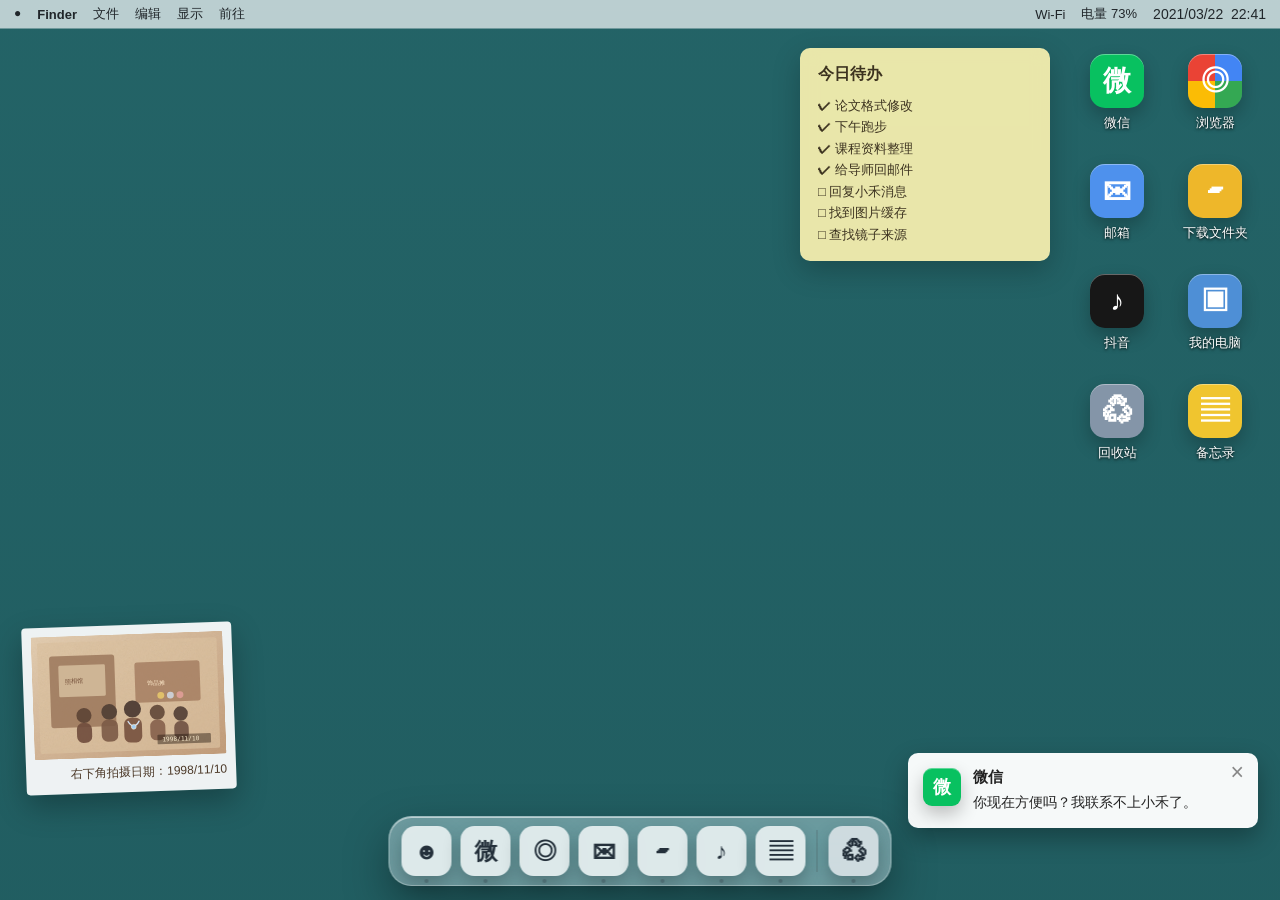
==== desktop.html @ d932ae03 "clean upload" ====
<!DOCTYPE html>
<html lang="zh-CN">
<head>
  <meta charset="UTF-8">
  <meta name="viewport" content="width=device-width, initial-scale=1.0">
  <title>小禾的电脑</title>
  <link rel="stylesheet" href="style.css">
</head>
<body class="desktop-page">
  <!-- 模拟电脑桌面 -->
  <main class="desktop" aria-label="小禾的电脑桌面">
    <!-- 顶部菜单栏：模拟 Mac 桌面的系统状态区 -->
    <header class="mac-menubar" aria-label="Mac 顶部菜单栏">
      <div class="mac-menu-left">
        <span class="apple-mark">●</span>
        <strong>Finder</strong>
        <span>文件</span>
        <span>编辑</span>
        <span>显示</span>
        <span>前往</span>
      </div>
      <div class="mac-menu-right">
        <span>Wi‑Fi</span>
        <span>电量 73%</span>
        <time class="desktop-time">2021/03/22&nbsp;&nbsp;22:41</time>
      </div>
    </header>

    <!-- 桌面图标：像 Mac 一样靠右排列，点击后打开对应窗口。 -->
    <section class="desktop-icons" aria-label="桌面图标">
      <button class="desktop-icon" data-app="微信" id="wechatDesktopIcon"><span class="icon-image wechat-icon">微</span><span>微信</span></button>
      <button class="desktop-icon" data-app="浏览器" id="browserDesktopIcon"><span class="icon-image browser-icon">◎</span><span>浏览器</span></button>
      <button class="desktop-icon" data-app="邮箱" id="mailDesktopIcon"><span class="icon-image mail-icon">✉</span><span>邮箱</span></button>
      <button class="desktop-icon" data-app="下载文件夹" id="downloadsDesktopIcon"><span class="icon-image folder-icon">▰</span><span>下载文件夹</span></button>
      <button class="desktop-icon" data-app="抖音" id="douyinDesktopIcon"><span class="icon-image douyin-icon">♪</span><span>抖音</span></button>
      <button class="desktop-icon" data-app="我的电脑"><span class="icon-image computer-icon">▣</span><span>我的电脑</span></button>
      <button class="desktop-icon" data-app="回收站" id="recycleDesktopIcon"><span class="icon-image trash-icon">♲</span><span>回收站</span></button>
      <button class="desktop-icon" data-app="备忘录"><span class="icon-image note-icon">▤</span><span>备忘录</span></button>
    </section>

    <!-- 底部 Dock：常用应用也可以从这里打开，更接近 Mac 的操作习惯 -->
    <footer class="taskbar mac-dock" aria-label="Mac Dock">
      <button class="dock-item" data-dock-app="Finder" aria-label="Finder">☻</button>
      <button class="dock-item" data-dock-app="微信" aria-label="微信">微</button>
      <button class="dock-item" data-dock-app="浏览器" aria-label="浏览器">◎</button>
      <button class="dock-item" data-dock-app="邮箱" aria-label="邮箱">✉</button>
      <button class="dock-item" data-dock-app="下载文件夹" aria-label="下载文件夹">▰</button>
      <button class="dock-item" data-dock-app="抖音" aria-label="抖音">♪</button>
      <button class="dock-item" data-dock-app="备忘录" aria-label="备忘录">▤</button>
      <span class="dock-divider"></span>
      <button class="dock-item dock-trash" data-dock-app="回收站" aria-label="回收站">♲</button>
    </footer>

    <!-- 今日待办便签：邮件线索会把新任务追加到这里。 -->
    <aside class="memo-note" id="memoNote" aria-label="今日待办便签">
      <h2>今日待办</h2>
      <ul id="memoTaskList">
        <li>✔ 论文格式修改</li>
        <li>✔ 下午跑步</li>
        <li>✔ 课程资料整理</li>
        <li>✔ 给导师回邮件</li>
        <li>□ 回复小禾消息</li>
        <li>□ 找到图片缓存</li>
        <li>□ 查找镜子来源</li>
      </ul>
    </aside>

    <!-- 童年生日照片占位卡：用于邮箱密码谜题，后续可替换成真实图片。 -->
    <aside class="birthday-photo-card" aria-label="童年生日照片">
      <img src="assets/images/childhood-birthday.svg" alt="童年生日照片占位图">
      <p>右下角拍摄日期：1998/11/10</p>
      <p class="ending-photo-note" id="endingPhotoNote" hidden>照片说明：戴伪宝石项链的孩子，被短暂标记为吴晗。</p>
    </aside>

    <!-- 进入桌面后由 JavaScript 显示的微信消息 -->
    <aside class="wechat-message" id="wechatMessage" aria-live="polite">
      <div class="message-app-icon">微</div>
      <div>
        <strong>微信</strong>
        <p>你现在方便吗？我联系不上小禾了。</p>
      </div>
      <button class="close-message" id="closeMessage" aria-label="关闭消息">×</button>
    </aside>

    <!-- 微信窗口：默认隐藏，点击微信图标或新消息后打开 -->
    <section class="wechat-window" id="wechatWindow" aria-label="微信聊天窗口" aria-hidden="true">
      <!-- 微信最左侧功能栏：参考电脑微信的竖向图标栏。 -->
      <aside class="wechat-app-rail" aria-label="微信功能栏">
        <div class="wechat-user-avatar">禾</div>
        <button class="wechat-rail-icon active" type="button" aria-label="聊天">●</button>
        <button class="wechat-rail-icon" type="button" aria-label="通讯录">☷</button>
        <button class="wechat-rail-icon" type="button" aria-label="收藏">◇</button>
        <button class="wechat-rail-icon" type="button" aria-label="小程序">◎</button>
        <button class="wechat-rail-icon rail-bottom" type="button" aria-label="手机">▯</button>
        <button class="wechat-rail-icon" type="button" aria-label="菜单">☰</button>
      </aside>

      <!-- 左侧联系人区域 -->
      <aside class="wechat-sidebar">
        <div class="wechat-search-row">
          <div class="wechat-search-box">⌕　搜索</div>
          <button class="wechat-add-button" type="button" aria-label="添加">＋</button>
        </div>
        <button class="contact-item active" data-contact="xiaohe">
          <span class="contact-avatar xiaohe-avatar">禾</span>
          <span class="contact-info"><strong>远声传媒-小禾</strong><small>图片已被清理，无法查看</small></span>
          <time>3/22</time>
        </button>
        <button class="contact-item" data-contact="achuan">
          <span class="contact-avatar boyfriend-avatar">川</span>
          <span class="contact-info"><strong>阿川</strong><small>你看到这篇了吗？</small></span>
          <time>09:28</time>
        </button>
        <button class="contact-item" data-contact="senior">
          <span class="contact-avatar senior-avatar">林</span>
          <span class="contact-info"><strong>林师兄</strong><small>日主就是辛。</small></span>
          <time>3/15</time>
        </button>
        <button class="contact-item" data-contact="class">
          <span class="contact-avatar class-avatar">群</span>
          <span class="contact-info"><strong>班级群</strong><small>[链接] 某传媒女主播直播事故</small></span>
          <time>09:46</time>
        </button>
        <button class="contact-item" data-contact="transfer">
          <span class="contact-avatar xiaohe-avatar">禾</span>
          <span class="contact-info"><strong>文件传输助手</strong><small>课程资料整理.docx</small></span>
          <time>昨天</time>
        </button>
      </aside>

      <!-- 右侧聊天内容区域 -->
      <section class="chat-area">
        <header class="chat-header">
          <div class="mac-window-controls" aria-hidden="true">
            <span class="mac-close-dot"></span>
            <span class="mac-min-dot"></span>
            <span class="mac-max-dot"></span>
          </div>
          <strong id="chatTitle">远声传媒-小禾</strong>
          <div class="wechat-chat-actions" aria-hidden="true">
            <span>💬</span>
            <span>⌄</span>
            <span>☎</span>
            <span>···</span>
          </div>
          <button class="wechat-close-button" id="wechatCloseButton" aria-label="关闭微信窗口">×</button>
        </header>

        <!-- 远声传媒-小禾聊天：玩家尝试回复会失败 -->
        <div class="chat-history active" id="xiaoheChat">
          <p class="chat-time">3 月 16 日 23:48</p>
          <div class="chat-message-row"><span class="chat-avatar xiaohe-avatar">禾</span><div><span class="chat-sender">小禾</span><div class="chat-bubble">你睡了吗？</div></div></div>
          <div class="chat-message-row"><span class="chat-avatar xiaohe-avatar">禾</span><div><span class="chat-sender">小禾</span><div class="chat-bubble">我刚下播，今天有个东西有点怪。</div></div></div>
          <div class="chat-message-row"><span class="chat-avatar xiaohe-avatar">禾</span><div><span class="chat-sender">小禾</span><div class="image-failed-box">图片已被清理，无法查看</div></div></div>
          <div class="chat-message-row"><span class="chat-avatar xiaohe-avatar">禾</span><div><span class="chat-sender">小禾</span><div class="chat-bubble">你不是学考古的吗？<br>帮我看看这个背后刻的是什么字？</div></div></div>
          <div class="chat-message-row self"><div class="chat-bubble self-bubble">晚点看。</div></div>
          <p class="chat-time">3 月 22 日 12:22</p>
          <div class="wechat-reply-box">
            <div class="wechat-input-tools" aria-hidden="true">
              <span>☺</span>
              <span>□</span>
              <span>▭</span>
              <span>✂</span>
              <span>🎙</span>
            </div>
            <textarea id="wechatReplyInput" placeholder="输入消息"></textarea>
            <button id="wechatSendButton">发送</button>
          </div>
          <p class="wechat-send-error" id="wechatSendError"></p>
        </div>

        <!-- 阿川聊天：新闻入口 -->
        <div class="chat-history" id="achuanChat">
          <p class="chat-time">3 月 22 日 09:28</p>
          <div class="chat-message-row">
            <span class="chat-avatar boyfriend-avatar">男</span>
            <div>
              <span class="chat-sender">阿川</span>
              <div class="chat-bubble">
                你最近有联系过小禾吗？<br>
                我已经好几天联系不上她了。
              </div>
            </div>
          </div>
          <div class="chat-message-row">
            <span class="chat-avatar boyfriend-avatar">男</span>
            <div>
              <span class="chat-sender">阿川</span>
              <div class="chat-bubble">
                你看到这篇了吗？我觉得说的是她。
                <!-- 链接卡片是本地模拟新闻，不会跳转到真实网页。 -->
                <button class="chat-news-card chat-news-button" id="wechatNewsCard" type="button">
                  <span>新闻</span>
                  <strong>《某传媒旗下女主播直播事故后停更，镜中疑似无脸画面引热议》</strong>
                </button>
              </div>
            </div>
          </div>
        </div>

        <!-- 林师兄聊天：埋四柱、日柱、辛酉逻辑 -->
        <div class="chat-history" id="seniorChat">
          <p class="chat-time">3 月 15 日</p>
          <div class="chat-message-row"><span class="chat-avatar senior-avatar">林</span><div><span class="chat-sender">林师兄</span><div class="chat-bubble">你上次问的干支编号，我查了一下。</div></div></div>
          <div class="chat-message-row"><span class="chat-avatar senior-avatar">林</span><div><span class="chat-sender">林师兄</span><div class="chat-bubble">如果是四组，一般按年、月、日、时看。</div></div></div>
          <div class="chat-message-row self"><div class="chat-bubble self-bubble">那怎么确定关键是哪一组？</div></div>
          <div class="chat-message-row"><span class="chat-avatar senior-avatar">林</span><div><span class="chat-sender">林师兄</span><div class="chat-bubble">四柱里日柱最重要。<br>年记来处，月记所在，日记其身，时记归处。</div></div></div>
          <div class="chat-message-row"><span class="chat-avatar senior-avatar">林</span><div><span class="chat-sender">林师兄</span><div class="chat-bubble">如果只是举例，比如你看到的是“己丑 / 庚申 / 辛酉 / 癸亥”，第三组就是日柱。</div></div></div>
          <div class="chat-message-row self"><div class="chat-bubble self-bubble">所以是辛酉？</div></div>
          <div class="chat-message-row"><span class="chat-avatar senior-avatar">林</span><div><span class="chat-sender">林师兄</span><div class="chat-bubble">对。<br>日主就是辛。</div></div></div>
        </div>

        <!-- 班级群聊天：新闻入口 -->
        <div class="chat-history" id="classChat">
          <div class="chat-message-row"><span class="chat-avatar class-avatar">群</span><div><span class="chat-sender">班长</span><div class="chat-bubble">明天论文格式统一按模板改一下。</div></div></div>
          <div class="chat-message-row"><span class="chat-avatar class-avatar">A</span><div><span class="chat-sender">同学A</span><div class="chat-bubble">谁下午去跑步？</div></div></div>
          <div class="chat-message-row"><span class="chat-avatar class-avatar">B</span><div><span class="chat-sender">同学B</span><div class="chat-bubble">你们看到那个旧物主播新闻了吗？</div></div></div>
          <div class="chat-message-row"><span class="chat-avatar class-avatar">B</span><div><span class="chat-sender">同学B</span><div class="chat-bubble"><button class="chat-news-card chat-news-button" id="classNewsCard" type="button"><span>新闻</span><strong>《某传媒旗下女主播直播事故后停更，镜中疑似无脸画面引热议》</strong></button></div></div></div>
        </div>

        <!-- 文件传输助手 -->
        <div class="chat-history" id="transferChat">
          <p class="chat-time">3 月 15 日</p>
          <div class="chat-message-row"><span class="chat-avatar class-avatar">文</span><div><span class="chat-sender">文件传输助手</span><div class="chat-bubble">课程资料整理.docx<br>论文格式模板.pdf</div></div></div>
        </div>
      </section>
    </section>

    <!-- 抖音主页窗口：用于发现小禾主页上的商务邮箱 -->
    <section class="douyin-window" id="douyinWindow" aria-label="抖音主页窗口" aria-hidden="true">
      <header class="window-header">
        <div class="mac-window-controls" aria-hidden="true">
          <span class="mac-close-dot"></span>
          <span class="mac-min-dot"></span>
          <span class="mac-max-dot"></span>
        </div>
        <strong>抖音</strong>
        <button class="window-close-button" id="douyinCloseButton" aria-label="关闭抖音窗口">×</button>
      </header>
      <div class="douyin-profile">
        <div class="douyin-profile-top">
          <div class="douyin-avatar">禾</div>
          <div>
            <h2>小禾</h2>
            <p>远声传媒旗下主播 / 旧物盲盒合作</p>
            <p class="douyin-id">抖音号：xiaohe0316</p>
          </div>
        </div>
        <div class="douyin-bio">
          <p>商务合作请联系主页邮箱：</p>
          <button class="profile-email" id="profileEmailButton">xiaohejiuwu@mail.com</button>
          <small>最近更新：2021/03/16 23:39　部分公开视频不可见</small>
        </div>
        <div class="douyin-video-grid">
          <article><span>旧物盲盒预告</span></article>
          <article><span>已隐藏</span></article>
          <article class="glitch-card"><span>00:17</span></article>
        </div>
      </div>
    </section>

    <!-- 邮箱窗口：用于查看旧物盲盒合作相关邮件证据 -->
    <section class="mail-window" id="mailWindow" aria-label="邮箱窗口" aria-hidden="true">
      <header class="window-header">
        <div class="mac-window-controls" aria-hidden="true">
          <span class="mac-close-dot"></span>
          <span class="mac-min-dot"></span>
          <span class="mac-max-dot"></span>
        </div>
        <strong>邮箱</strong>
        <button class="window-close-button" id="mailCloseButton" aria-label="关闭邮箱窗口">×</button>
      </header>

      <!-- 邮箱登录层：主线需要先从抖音主页找到邮箱，再登录查看合作邮件。 -->
      <div class="mail-login-panel" id="mailLoginPanel">
        <h2>邮箱登录</h2>
        <p>请输入小禾商务邮箱账号与密码。</p>
        <input type="text" id="mailLoginInput" placeholder="请输入邮箱账号" autocomplete="off">
        <input type="password" id="mailPasswordInput" placeholder="请输入密码" autocomplete="off">
        <p class="mail-password-hint">密码提示：🎂</p>
        <button id="mailLoginButton">登录</button>
        <p class="mail-login-error" id="mailLoginError" aria-live="polite"></p>
        <small>商务合作邮箱：xiaohejiuwu@mail.com<br>密码提示：🎂</small>
      </div>

      <div class="mail-layout" id="mailLayout" hidden>
        <!-- 左侧邮件文件夹 -->
        <aside class="mail-sidebar">
          <button class="mail-folder active">收件箱</button>
          <button class="mail-folder">已发送</button>
          <button class="mail-folder">草稿箱</button>
          <button class="mail-folder">垃圾箱</button>
          <button class="mail-folder">归档</button>
        </aside>

        <!-- 中间邮件列表 -->
        <section class="mail-list" id="mailList" aria-label="收件箱邮件列表"></section>

        <!-- 右侧邮件详情，内容由 JavaScript 根据所选邮件填入 -->
        <article class="mail-detail" id="mailDetail" aria-live="polite"></article>
      </div>
    </section>

    <!-- 回收站窗口：用于查看被删除但尚未彻底清除的线索文件 -->
    <section class="recycle-window" id="recycleWindow" aria-label="回收站窗口" aria-hidden="true">
      <header class="window-header">
        <div class="mac-window-controls" aria-hidden="true">
          <span class="mac-close-dot"></span>
          <span class="mac-min-dot"></span>
          <span class="mac-max-dot"></span>
        </div>
        <strong>回收站</strong>
        <button class="window-close-button" id="recycleCloseButton" aria-label="关闭回收站窗口">×</button>
      </header>

      <div class="recycle-layout">
        <!-- 左侧是被删除文件列表。 -->
        <section class="recycle-file-list" id="recycleFileList" aria-label="被删除项目列表"></section>

        <!-- 右侧是文件预览面板。 -->
        <article class="recycle-file-detail file-preview-panel" id="recycleFileDetail" aria-live="polite">
          <p class="empty-preview">选择一个被删除项目以查看内容。</p>
        </article>
      </div>
    </section>

    <!-- 下载文件夹窗口：初始只显示三个普通文件 -->
    <section class="folder-window" id="folderWindow" aria-label="下载文件夹" aria-hidden="true">
      <header class="window-header">
        <div class="mac-window-controls" aria-hidden="true">
          <span class="mac-close-dot"></span>
          <span class="mac-min-dot"></span>
          <span class="mac-max-dot"></span>
        </div>
        <strong>下载文件夹</strong>
        <button class="window-close-button" id="folderCloseButton" aria-label="关闭下载文件夹">×</button>
      </header>
      <div class="folder-content">
        <p class="folder-path">Macintosh HD &gt; 用户 &gt; 小禾 &gt; 下载文件夹</p>
        <div class="file-list">
          <button class="file-item"><span class="file-symbol doc-symbol">▤</span><span>课程资料整理.docx</span></button>
          <button class="file-item"><span class="file-symbol pdf-symbol">▤</span><span>论文格式说明.pdf</span></button>
          <button class="file-item" id="imageCacheInfoFile"><span class="file-symbol doc-symbol">▤</span><span>图片缓存说明.txt</span></button>

          <!-- 旧版 zip 解锁分支已从主线隐藏；保留代码兼容旧测试，不再显示入口。 -->
          <button class="file-item zip-file" id="mirrorZipFile" hidden><span class="file-symbol">▣</span><span>0316_镜子.zip</span></button>
          <button class="file-item extracted-file" id="damagedMirrorFile" hidden><span class="file-symbol image-symbol">▧</span><span>铜镜照片_损坏.png</span></button>
          <button class="file-item extracted-file" id="liveScreenshotFile" hidden><span class="file-symbol image-symbol">▧</span><span>直播截图_0316.png</span></button>
        </div>
      </div>
    </section>

    <!-- 解压密码输入窗口 -->
    <section class="password-window" id="passwordWindow" aria-label="请输入解压密码" aria-hidden="true">
      <header class="window-header">
        <div class="mac-window-controls" aria-hidden="true">
          <span class="mac-close-dot"></span>
          <span class="mac-min-dot"></span>
          <span class="mac-max-dot"></span>
        </div>
        <strong>请输入解压密码</strong>
        <button class="window-close-button" id="passwordCloseButton" aria-label="关闭密码窗口">×</button>
      </header>
      <div class="password-content">
        <input type="text" id="passwordInput" placeholder="输入压缩包密码" autocomplete="off">
        <p class="password-error" id="passwordError" aria-live="polite"></p>
        <div class="dialog-buttons">
          <button class="dialog-button confirm-button" id="passwordConfirmButton">确认</button>
          <button class="dialog-button" id="passwordCancelButton">取消</button>
        </div>
      </div>
    </section>

    <!-- 图片查看窗口：内容由 JavaScript 根据所点文件切换 -->
    <section class="image-viewer-window" id="imageViewerWindow" aria-label="图片查看窗口" aria-hidden="true">
      <header class="window-header">
        <div class="mac-window-controls" aria-hidden="true">
          <span class="mac-close-dot"></span>
          <span class="mac-min-dot"></span>
          <span class="mac-max-dot"></span>
        </div>
        <strong id="imageViewerTitle">图片查看</strong>
        <button class="window-close-button" id="imageViewerCloseButton" aria-label="关闭图片查看窗口">×</button>
      </header>
      <div class="image-viewer-content">
        <div class="damaged-image-placeholder" id="imagePlaceholder"></div>
        <p class="image-description" id="imageDescription"></p>
      </div>
    </section>

    <!-- 浏览器窗口：所有页面均为本地模拟，不会访问真实网络 -->
    <section class="browser-window" id="browserWindow" aria-label="浏览器窗口" aria-hidden="true">
      <header class="browser-topbar">
        <!-- Chrome 风格顶部：左侧保留 Mac 三色控制点，中间是标签页与地址栏 -->
        <div class="mac-window-controls browser-controls" aria-hidden="true">
          <span class="mac-close-dot"></span>
          <span class="mac-min-dot"></span>
          <span class="mac-max-dot"></span>
        </div>
        <div class="chrome-tab">搜索 - Google</div>
        <div class="chrome-toolbar">
          <button class="chrome-nav-button" type="button" aria-label="后退">‹</button>
          <button class="chrome-nav-button" type="button" aria-label="前进">›</button>
          <button class="chrome-nav-button" type="button" aria-label="刷新">↻</button>
          <input class="address-bar" id="addressBar" value="https://search.local" readonly aria-label="地址栏">
        </div>
        <button class="window-close-button" id="browserCloseButton" aria-label="关闭浏览器窗口">×</button>
      </header>

      <!-- 默认搜索页面 -->
      <section class="browser-page search-page active" id="searchPage">
        <div class="search-page-content">
          <!-- 本地模拟 Google 搜索首页，不会连接真实网络 -->
          <h1 class="google-logo" aria-label="Google">
            <span class="google-blue">G</span><span class="google-red">o</span><span class="google-yellow">o</span><span class="google-blue">g</span><span class="google-green">l</span><span class="google-red">e</span>
          </h1>
          <div class="search-form">
            <input type="text" id="siteSearchInput" placeholder="输入关键词" autocomplete="off">
            <button id="siteSearchButton">搜索</button>
          </div>
          <!-- 搜索记录：由 JavaScript 自动生成，点击记录可再次搜索。 -->
          <div class="search-history" id="searchHistory" aria-label="搜索记录"></div>
          <p class="google-hint">试试搜索：白页旧物社、无接触旧物、铜镜、小禾</p>
          <div class="search-results" id="searchResults" aria-live="polite"></div>
        </div>
      </section>

      <!-- 点击第一条搜索结果后显示的白页旧物社官网 -->
      <section class="browser-page baiye-page" id="baiyePage">
        <!-- 白页官网顶部导航：点击“服务查询”进入编号查询页。 -->
        <nav class="baiye-nav" aria-label="白页旧物社导航">
          <button class="baiye-nav-link active" data-baiye-section="home">首页</button>
          <button class="baiye-nav-link" data-baiye-section="home">服务项目</button>
          <button class="baiye-nav-link" data-baiye-section="home">合作案例</button>
          <button class="baiye-nav-link" data-baiye-section="query">服务查询</button>
          <button class="baiye-nav-link" data-baiye-section="home">联系我们</button>
        </nav>

        <!-- 17/40 官网首页 -->
        <div class="baiye-section active" id="baiyeHomeSection">
          <div class="baiye-hero">
            <p class="baiye-mark">BAIYE / EST. 2021</p>
            <h1>白页旧物社</h1>
            <p>替你清理不想留下的痕迹。</p>
          </div>
          <div class="service-cards">
            <article class="service-card"><span>01</span><h2>旧物整理</h2><p>分类、清点与无接触交接。</p></article>
            <article class="service-card"><span>02</span><h2>古董寄卖</h2><p>旧物估价与匿名寄送服务。</p></article>
            <article class="service-card"><span>03</span><h2>隐私清理</h2><p>整理不愿留下的个人痕迹。</p></article>
            <article class="service-card"><span>04</span><h2>数字痕迹清除</h2><p>协助归档散落的线上记录。</p></article>
          </div>
          <p class="business-note">我们支持无接触旧物交接、远程估价、直播合作寄送与个人信息痕迹整理。</p>
        </div>

        <!-- 20/40 白页编号查询页 -->
        <section class="case-query baiye-section" id="baiyeQuerySection">
          <h2>服务查询</h2>
          <div class="query-form">
            <input type="text" id="caseQueryInput" placeholder="请输入整理编号 / 服务单号" autocomplete="off">
            <button id="caseQueryButton">查询</button>
          </div>
          <div class="case-result" id="caseResult" aria-live="polite"></div>
        </section>

        <!-- 21/40 白页隐藏档案页：只有在服务查询页输入 archive/007 才会显示。 -->
        <section class="archive-record-page baiye-section" id="baiyeArchiveSection">
          <p class="archive-label">INTERNAL ARCHIVE / PARTIAL ACCESS</p>
          <h2>白页整理服务 #007</h2>
          <div class="archive-basic">
            状态：清理中<br>
            关联对象：小禾<br>
            归档权限：部分开放
          </div>
          <button class="archive-more-button" id="archiveMoreButton">展开更多记录</button>
          <div class="archive-more" id="archiveMoreInfo" hidden>
            关联编号：FACE-004<br>
            交接方式：3号仓 / 无接触<br>
            备注：部分熟人连接未清除。
          </div>
        </section>
      </section>

      <!-- 搜索结果中的普通资料页：内容由 JavaScript 依照所点结果填入 -->
      <section class="browser-page fake-result-page" id="fakeResultPage">
        <div class="fake-page-content">
          <button class="back-search-button" id="backToSearchButton">← 返回搜索结果</button>
          <p class="fake-page-label">本地资料索引</p>
          <h1 id="fakePageTitle"></h1>
          <div class="fake-page-body" id="fakePageBody"></div>
        </div>
      </section>
    </section>

    <!-- 点击图标后的临时提示 -->
    <p class="desktop-tip" id="desktopTip" aria-live="polite"></p>

    <!-- 第一章桌面收束演出：白页结局触发后回到桌面才显示。 -->
    <section class="desktop-ending-overlay" id="desktopEndingOverlay" hidden aria-live="polite">
      <div class="wechat-recovery-message" id="wechatRecoveryMessage">
        <strong id="endingWechatContact">远声传媒-小禾</strong>
        <div id="endingWechatLines"></div>
      </div>
      <div class="whitefox-ending-flash" id="whitefoxEndingFlash" hidden>
        <p>白狐残影检测：稳定。</p>
        <p>遮面者干扰：持续存在。</p>
        <strong>辛金不碎，只是蒙尘。</strong>
      </div>
    </section>
  </main>

  <script src="script.js"></script>
</body>
</html>
---- style.css ----
/* ========== 全站基础设置 ========== */
* {
  box-sizing: border-box;
}

body {
  margin: 0;
  font-family: "PingFang SC", "Microsoft YaHei", Arial, sans-serif;
}

[hidden] {
  display: none !important;
}

/* ========== 公众号文章页 ========== */
.article-page {
  min-height: 100vh;
  padding: 32px 16px;
  background: #f4f4f4;
  color: #222;
}

.article-card {
  width: min(100%, 720px);
  margin: 0 auto;
  padding: 32px 26px 40px;
  background: #fff;
}

.account-name {
  margin: 0 0 18px;
  color: #576b95;
  font-size: 14px;
}

.article-card h1 {
  margin: 0;
  font-size: clamp(26px, 6vw, 34px);
  line-height: 1.35;
}

.article-meta {
  margin: 14px 0 30px;
  color: #999;
  font-size: 13px;
}

.article-content {
  font-size: 17px;
  line-height: 2;
}

.article-content p {
  margin: 0 0 20px;
}

.article-quote {
  margin: 28px 0;
  padding: 16px 18px;
  border-left: 4px solid #576b95;
  background: #f4f7fb;
  color: #4b5c7a;
}

.continue-button {
  display: block;
  width: min(100%, 320px);
  margin: 38px auto 0;
  padding: 14px 18px;
  border-radius: 6px;
  background: #07c160;
  color: #fff;
  font-size: 16px;
  text-align: center;
  text-decoration: none;
  transition: background 0.2s, transform 0.2s;
}

.continue-button:hover {
  background: #06ad56;
  transform: translateY(-2px);
}

/* ========== 模拟电脑桌面 ========== */
.desktop-page {
  overflow: hidden;
}

.desktop {
  position: relative;
  min-height: 100vh;
  /* 图片不存在时，会显示后面的蓝绿色渐变背景。 */
  background-color: #276d70;
  background-image: linear-gradient(rgba(18, 54, 59, 0.18), rgba(18, 54, 59, 0.28)), url("assets/images/childhood-wallpaper.jpg");
  background-position: center;
  background-size: cover;
  color: #fff;
}

.desktop-icons {
  display: grid;
  grid-template-columns: repeat(auto-fill, 92px);
  gap: 18px 12px;
  align-content: start;
  padding: 24px 16px 90px;
}

.desktop-icon {
  display: flex;
  flex-direction: column;
  align-items: center;
  gap: 6px;
  min-height: 92px;
  padding: 5px 2px;
  border: 1px solid transparent;
  border-radius: 5px;
  background: transparent;
  color: #fff;
  font: inherit;
  font-size: 13px;
  text-shadow: 0 1px 3px #000;
  cursor: pointer;
}

.desktop-icon:hover,
.desktop-icon:focus-visible {
  border-color: rgba(255, 255, 255, 0.7);
  background: rgba(255, 255, 255, 0.2);
  outline: none;
}

.icon-image,
.message-app-icon {
  display: grid;
  place-items: center;
  width: 48px;
  height: 48px;
  border-radius: 11px;
  box-shadow: 0 3px 8px rgba(0, 0, 0, 0.22);
  color: #fff;
  font-size: 28px;
  font-weight: bold;
  text-shadow: none;
}

.wechat-icon, .message-app-icon { background: #08c160; }
.browser-icon { background: #3189f3; }
.mail-icon { background: #4e91ed; }
.folder-icon { background: #eeb72a; }
.douyin-icon { background: #171717; }
.computer-icon { background: #4e8fd6; }
.trash-icon { background: #8495a8; }
.note-icon { background: #f0c52f; }

/* 任务栏固定在最下方 */
.taskbar {
  position: absolute;
  right: 0;
  bottom: 0;
  left: 0;
  display: flex;
  align-items: center;
  height: 52px;
  padding: 0 16px;
  background: rgba(20, 25, 30, 0.78);
  backdrop-filter: blur(10px);
}

.start-button {
  border: 0;
  background: transparent;
  color: #fff;
  font-size: 27px;
  cursor: pointer;
}

.taskbar-hint {
  margin-left: 16px;
  color: rgba(255, 255, 255, 0.72);
  font-size: 13px;
}

.desktop-time {
  margin-left: auto;
  font-size: 14px;
  white-space: nowrap;
}

/* 微信消息：初始隐藏，进入桌面后再显示 */
.wechat-message {
  position: absolute;
  right: 22px;
  bottom: 72px;
  display: flex;
  align-items: flex-start;
  gap: 12px;
  width: min(calc(100% - 32px), 350px);
  padding: 15px;
  border-radius: 10px;
  background: rgba(255, 255, 255, 0.96);
  box-shadow: 0 10px 25px rgba(0, 0, 0, 0.3);
  color: #222;
  opacity: 0;
  transform: translateY(18px);
  transition: opacity 0.35s, transform 0.35s;
  pointer-events: none;
}

.wechat-message.show {
  opacity: 1;
  transform: translateY(0);
  pointer-events: auto;
}

.wechat-message strong { font-size: 15px; }
.wechat-message p { margin: 5px 24px 0 0; font-size: 14px; line-height: 1.5; }
.wechat-message .message-app-icon { width: 38px; height: 38px; flex: 0 0 38px; border-radius: 9px; font-size: 18px; }

.close-message {
  position: absolute;
  top: 5px;
  right: 8px;
  border: 0;
  background: transparent;
  color: #888;
  font-size: 23px;
  cursor: pointer;
}

.desktop-tip {
  position: absolute;
  bottom: 70px;
  left: 50%;
  margin: 0;
  padding: 9px 14px;
  border-radius: 6px;
  background: rgba(0, 0, 0, 0.7);
  font-size: 14px;
  opacity: 0;
  transform: translate(-50%, 10px);
  transition: opacity 0.25s, transform 0.25s;
}

.desktop-tip.show { opacity: 1; transform: translate(-50%, 0); }

/* 桌面右上角的待办便签。 */
.memo-note {
  position: absolute;
  top: 48px;
  right: 230px;
  z-index: 5;
  width: 250px;
  padding: 16px 18px;
  border-radius: 10px;
  background: rgba(255, 246, 178, 0.9);
  box-shadow: 0 10px 28px rgba(0, 0, 0, 0.22);
  color: #3d3320;
  font-size: 13px;
  backdrop-filter: blur(8px);
}

.memo-note h2 {
  margin: 0 0 10px;
  font-size: 16px;
}

.memo-note ul {
  margin: 0;
  padding-left: 0;
  list-style: none;
  line-height: 1.65;
}

/* 童年生日照片：可替换为真实图片，当前 SVG 只承担密码线索占位。 */
.birthday-photo-card {
  position: absolute;
  left: 24px;
  bottom: 108px;
  width: 210px;
  padding: 9px 9px 11px;
  border-radius: 4px;
  background: rgba(255, 255, 255, 0.92);
  box-shadow: 0 12px 30px rgba(0, 0, 0, 0.28);
  color: #4b3827;
  transform: rotate(-2deg);
  z-index: 4;
}

.birthday-photo-card img {
  display: block;
  width: 100%;
  border-radius: 2px;
}

.birthday-photo-card p {
  margin: 7px 0 0;
  font-size: 12px;
  text-align: right;
}

/* ========== 微信聊天窗口 ========== */
/* 默认不显示；JavaScript 添加 .show 后居中出现。 */
.wechat-window {
  position: absolute;
  top: 50%;
  left: 50%;
  display: none;
  width: min(760px, calc(100% - 40px));
  height: min(520px, calc(100vh - 100px));
  overflow: hidden;
  border: 1px solid rgba(0, 0, 0, 0.12);
  border-radius: 10px;
  background: #f7f7f7;
  box-shadow: 0 20px 55px rgba(0, 0, 0, 0.42);
  color: #222;
  transform: translate(-50%, -50%);
  z-index: 10;
}

.wechat-window.show { display: flex; }

/* 联系人列表 */
.wechat-sidebar {
  width: 190px;
  flex: 0 0 190px;
  padding: 18px 10px;
  background: #e8e8e8;
}

.wechat-sidebar-title {
  padding: 0 10px 16px;
  color: #333;
  font-size: 18px;
  font-weight: bold;
}

.contact-item {
  display: flex;
  align-items: center;
  gap: 10px;
  width: 100%;
  margin-bottom: 5px;
  padding: 10px;
  border: 0;
  border-radius: 6px;
  background: transparent;
  color: #222;
  font: inherit;
  text-align: left;
  cursor: pointer;
}

.contact-item:hover, .contact-item.active { background: #d5d5d5; }

.contact-avatar, .chat-avatar {
  display: grid;
  place-items: center;
  border-radius: 8px;
  color: #fff;
  font-weight: bold;
}

.contact-avatar { width: 38px; height: 38px; flex: 0 0 38px; }
.chat-avatar { width: 36px; height: 36px; flex: 0 0 36px; }
.boyfriend-avatar { background: #547995; }
.xiaohe-avatar { background: #d58c78; }

/* 聊天内容 */
.chat-area { display: flex; flex: 1; min-width: 0; flex-direction: column; }

.chat-header {
  display: flex;
  align-items: center;
  min-height: 58px;
  padding: 0 20px;
  border-bottom: 1px solid #dedede;
  background: #f7f7f7;
  font-size: 17px;
}

.wechat-close-button {
  margin-left: auto;
  border: 0;
  background: transparent;
  color: #666;
  font-size: 28px;
  line-height: 1;
  cursor: pointer;
}

.wechat-close-button:hover { color: #111; }

.chat-history {
  display: none;
  flex: 1;
  overflow-y: auto;
  padding: 22px;
  background: #f5f5f5;
}

.chat-history.active { display: block; }

.chat-message-row {
  display: flex;
  align-items: flex-start;
  gap: 10px;
  margin-bottom: 20px;
}

.chat-message-row.self {
  justify-content: flex-end;
}

.chat-sender { display: block; margin-bottom: 5px; color: #888; font-size: 12px; }

.chat-bubble {
  max-width: 420px;
  padding: 11px 14px;
  border-radius: 4px;
  background: #fff;
  font-size: 15px;
  line-height: 1.65;
}

.self-bubble {
  background: #d9f7c7;
}

.chat-time {
  margin: 10px 0 14px;
  color: #9b9b9b;
  font-size: 12px;
  text-align: center;
}

.wechat-reply-box {
  display: flex;
  gap: 8px;
  margin-top: 16px;
  padding-top: 14px;
  border-top: 1px solid #dedede;
}

.wechat-reply-box input {
  flex: 1;
  min-width: 0;
  height: 34px;
  padding: 0 10px;
  border: 1px solid #cfcfcf;
  border-radius: 5px;
  font: inherit;
}

.wechat-reply-box button {
  width: 64px;
  border: 0;
  border-radius: 5px;
  background: #20b15a;
  color: #fff;
  font: inherit;
  cursor: pointer;
}

.wechat-send-error {
  min-height: 20px;
  margin: 8px 0 0;
  color: #a33;
  font-size: 13px;
}

/* 小禾聊天内的失效图片占位框 */
.image-failed-box {
  display: grid;
  place-items: center;
  width: min(260px, 55vw);
  height: 150px;
  border: 1px solid #c8c8c8;
  background: #dedede;
  color: #777;
  font-size: 14px;
}

/* ========== 下载文件夹与解压谜题窗口 ========== */
/* 三个窗口共用相近的电脑窗口外观。 */
.folder-window,
.password-window,
.image-viewer-window {
  position: absolute;
  top: 50%;
  left: 50%;
  display: none;
  overflow: hidden;
  border: 1px solid rgba(0, 0, 0, 0.18);
  border-radius: 9px;
  background: #f7f7f7;
  box-shadow: 0 20px 55px rgba(0, 0, 0, 0.42);
  color: #222;
  transform: translate(-50%, -50%);
  z-index: 20;
}

.folder-window { width: min(680px, calc(100% - 40px)); height: min(440px, calc(100vh - 100px)); }
.password-window { width: min(390px, calc(100% - 40px)); }
.image-viewer-window { width: min(570px, calc(100% - 40px)); }

.folder-window.show,
.password-window.show,
.image-viewer-window.show { display: block; }

/* 窗口顶部的标题栏和关闭按钮 */
.window-header {
  display: flex;
  align-items: center;
  min-height: 52px;
  padding: 0 16px;
  border-bottom: 1px solid #dedede;
  background: #fff;
  font-size: 16px;
}

.window-close-button {
  margin-left: auto;
  border: 0;
  background: transparent;
  color: #666;
  font-size: 27px;
  line-height: 1;
  cursor: pointer;
}

.window-close-button:hover { color: #111; }

.folder-content { height: calc(100% - 52px); padding: 0 18px 18px; background: #fff; }
.folder-path { margin: 0 -18px 12px; padding: 11px 18px; border-bottom: 1px solid #eee; color: #888; font-size: 13px; }
.file-list { display: grid; grid-template-columns: repeat(auto-fill, minmax(135px, 1fr)); gap: 12px; }

.file-item {
  display: flex;
  flex-direction: column;
  align-items: center;
  gap: 8px;
  min-height: 112px;
  padding: 10px 5px;
  border: 1px solid transparent;
  border-radius: 6px;
  background: transparent;
  color: #333;
  font: inherit;
  font-size: 13px;
  word-break: break-all;
  cursor: pointer;
}

/* 覆盖 .file-item 的 display 设置：解压前的图片文件必须完全隐藏。 */
.file-item[hidden] { display: none; }

.file-item:hover, .file-item:focus-visible { border-color: #a9cdf5; background: #eaf4ff; outline: none; }
.file-symbol { display: grid; place-items: center; width: 52px; height: 52px; border-radius: 7px; background: #e4b331; color: #fff; font-size: 29px; }
.doc-symbol { background: #4984d7; }
.pdf-symbol { background: #d45b55; }
.image-symbol { background: #7d9c82; }

/* 密码输入框及错误提示 */
.password-content { padding: 24px; background: #fff; }
.password-content input { width: 100%; padding: 11px 12px; border: 1px solid #bbb; border-radius: 5px; font: inherit; outline-color: #07c160; }
.password-error { min-height: 22px; margin: 10px 0 0; color: #d34a4a; font-size: 13px; line-height: 1.5; }
.dialog-buttons { display: flex; justify-content: flex-end; gap: 10px; margin-top: 16px; }
.dialog-button { min-width: 72px; padding: 8px 14px; border: 1px solid #ccc; border-radius: 4px; background: #fff; color: #333; font: inherit; cursor: pointer; }
.confirm-button { border-color: #07c160; background: #07c160; color: #fff; }

/* 图片查看器中的灰色损坏图片占位框 */
.image-viewer-content { padding: 24px; background: #fff; }
.damaged-image-placeholder { display: grid; place-items: center; min-height: 250px; padding: 20px; background: #d8d8d8; color: #777; font-size: 16px; text-align: center; }
.image-description { margin: 15px 0 0; color: #555; font-size: 14px; line-height: 1.6; }

/* ========== 邮箱窗口 ========== */
.mail-window {
  position: absolute;
  top: 50%;
  left: 50%;
  display: none;
  width: min(980px, calc(100% - 42px));
  height: min(620px, calc(100vh - 92px));
  overflow: hidden;
  border: 1px solid rgba(255, 255, 255, 0.45);
  border-radius: 14px;
  background: #f4f6f9;
  box-shadow: 0 28px 80px rgba(0, 0, 0, 0.42);
  color: #202733;
  transform: translate(-50%, -50%);
  z-index: 20;
}

.mail-window.show { display: block; }

.mail-layout {
  display: grid;
  grid-template-columns: 150px 310px 1fr;
  height: calc(100% - 46px);
  min-height: 0;
}

.mail-sidebar {
  padding: 16px 10px;
  border-right: 1px solid #dfe4ec;
  background: #eef2f7;
}

.mail-folder {
  display: block;
  width: 100%;
  margin-bottom: 6px;
  padding: 9px 12px;
  border: 0;
  border-radius: 8px;
  background: transparent;
  color: #4b596c;
  font: inherit;
  text-align: left;
  cursor: pointer;
}

.mail-folder.active,
.mail-folder:hover {
  background: #dce6f2;
  color: #1f4f82;
}

.mail-list {
  overflow-y: auto;
  border-right: 1px solid #dfe4ec;
  background: #fff;
}

.mail-item {
  display: block;
  width: 100%;
  padding: 14px 15px;
  border: 0;
  border-bottom: 1px solid #edf0f4;
  background: #fff;
  color: #273345;
  font: inherit;
  text-align: left;
  cursor: pointer;
}

.mail-item:hover,
.mail-item.active {
  background: #eaf2fb;
}

.mail-item .mail-sender {
  display: block;
  margin-bottom: 5px;
  color: #526174;
  font-size: 12px;
}

.mail-item strong {
  display: block;
  color: #1f2d3d;
  font-size: 14px;
  line-height: 1.45;
}

.mail-item time {
  display: block;
  margin-top: 7px;
  color: #8b96a5;
  font-size: 12px;
}

.mail-detail {
  overflow-y: auto;
  padding: 26px 30px 36px;
  background: #fff;
}

.mail-subject {
  margin: 0 0 18px;
  color: #1b2735;
  font-size: 22px;
  line-height: 1.4;
}

.mail-meta {
  margin-bottom: 24px;
  padding: 14px 16px;
  border: 1px solid #e4e8ef;
  border-radius: 8px;
  background: #f8fafc;
  color: #526174;
  font-size: 13px;
}

.mail-meta p {
  margin: 4px 0;
}

.mail-body {
  color: #293445;
  font-size: 15px;
  line-height: 1.85;
}

.mail-body p {
  margin: 0 0 15px;
  white-space: normal;
}

.mail-attachment {
  margin-top: 14px;
  padding: 10px 14px;
  border: 1px solid #cfd8e5;
  border-radius: 6px;
  background: #f7f9fc;
  color: #2f4e72;
  font: inherit;
  cursor: pointer;
}

.mail-attachment:hover {
  background: #edf4fb;
}

.mail-attachment-tip {
  margin: 10px 0 0;
  color: #8c3d3d;
  font-size: 13px;
}

.mail-detail.mail-error {
  background: #fffafa;
}

.mail-detail.mail-error .mail-subject,
.mail-detail.mail-error .mail-body {
  color: #3a2323;
}

.mail-detail.mail-error .mail-body p:nth-child(3),
.mail-detail.mail-error .mail-body p:nth-child(5),
.mail-detail.mail-error .mail-meta p:last-child {
  color: #7b1717;
  letter-spacing: 0.5px;
}

/* ========== 抖音主页窗口 ========== */
.douyin-window {
  position: absolute;
  top: 50%;
  left: 50%;
  display: none;
  width: min(520px, calc(100% - 42px));
  height: min(620px, calc(100vh - 92px));
  overflow: hidden;
  border: 1px solid rgba(255, 255, 255, 0.45);
  border-radius: 14px;
  background: #101014;
  box-shadow: 0 28px 80px rgba(0, 0, 0, 0.45);
  color: #f2f2f2;
  transform: translate(-50%, -50%);
  z-index: 20;
}

.douyin-window.show { display: block; }

.douyin-profile {
  padding: 24px;
}

.douyin-profile-top {
  display: flex;
  gap: 16px;
  align-items: center;
  padding-bottom: 20px;
  border-bottom: 1px solid rgba(255, 255, 255, 0.12);
}

.douyin-avatar {
  display: grid;
  place-items: center;
  width: 76px;
  height: 76px;
  border-radius: 50%;
  background: linear-gradient(135deg, #ff2c55, #10f1ff);
  color: #fff;
  font-size: 34px;
  font-weight: 700;
}

.douyin-profile h2 {
  margin: 0 0 8px;
  font-size: 24px;
}

.douyin-profile p {
  margin: 4px 0;
  color: #c9c9d0;
  font-size: 14px;
}

.douyin-id {
  color: #8e8e99 !important;
}

.douyin-bio {
  padding: 18px 0;
}

.profile-email {
  margin: 8px 0 10px;
  padding: 9px 12px;
  border: 1px solid rgba(255, 255, 255, 0.18);
  border-radius: 6px;
  background: rgba(255, 255, 255, 0.08);
  color: #7ee8ff;
  font: 14px Menlo, Consolas, monospace;
  cursor: pointer;
}

.profile-email:hover {
  background: rgba(126, 232, 255, 0.12);
}

.douyin-bio small {
  display: block;
  color: #73737d;
  font-size: 12px;
}

.douyin-video-grid {
  display: grid;
  grid-template-columns: repeat(3, 1fr);
  gap: 8px;
}

.douyin-video-grid article {
  display: grid;
  place-items: end center;
  min-height: 160px;
  padding: 10px;
  background: linear-gradient(160deg, #22232a, #111);
  color: #d7d7dc;
  font-size: 12px;
}

.douyin-video-grid .glitch-card {
  color: #ff4268;
  background: repeating-linear-gradient(90deg, #171717 0 7px, #2b0d16 7px 11px);
}

/* 邮箱登录层。 */
.mail-login-panel {
  display: grid;
  align-content: center;
  gap: 12px;
  height: calc(100% - 46px);
  padding: 42px;
  background: #fff;
}

.mail-login-panel h2 {
  margin: 0;
  color: #1b2735;
  font-size: 26px;
}

.mail-login-panel p {
  margin: 0;
  color: #667386;
}

.mail-login-panel input {
  width: min(100%, 420px);
  height: 42px;
  padding: 0 12px;
  border: 1px solid #cbd4df;
  border-radius: 5px;
  font: inherit;
}

.mail-login-panel button {
  width: 120px;
  height: 40px;
  border: 0;
  border-radius: 5px;
  background: #1f4f82;
  color: #fff;
  font: inherit;
  cursor: pointer;
}

.mail-login-error {
  min-height: 20px;
  color: #9d2b2b !important;
}

.mail-login-panel small {
  color: #9aa3ad;
}

.mail-password-hint {
  color: #8b6b2f !important;
  font-size: 13px;
}

.faint-warning {
  color: #8a2b2b;
  letter-spacing: 0.3px;
}

/* ========== 回收站窗口 ========== */
.recycle-window {
  position: absolute;
  top: 50%;
  left: 50%;
  display: none;
  width: min(900px, calc(100% - 42px));
  height: min(560px, calc(100vh - 92px));
  overflow: hidden;
  border: 1px solid rgba(255, 255, 255, 0.45);
  border-radius: 14px;
  background: #f5f6f8;
  box-shadow: 0 28px 80px rgba(0, 0, 0, 0.42);
  color: #222b36;
  transform: translate(-50%, -50%);
  z-index: 20;
}

.recycle-window.show { display: block; }

.recycle-layout {
  display: grid;
  grid-template-columns: minmax(480px, 1.15fr) 0.85fr;
  height: calc(100% - 46px);
  min-height: 0;
}

.recycle-file-list {
  overflow: auto;
  border-right: 1px solid #dfe4ea;
  background: #fff;
}

.recycle-list-header,
.recycle-file-item {
  display: grid;
  grid-template-columns: minmax(190px, 1fr) 145px 78px 76px;
  align-items: center;
  gap: 10px;
  min-width: 520px;
}

.recycle-list-header {
  position: sticky;
  top: 0;
  z-index: 1;
  padding: 11px 14px;
  border-bottom: 1px solid #dfe4ea;
  background: #f0f3f7;
  color: #657386;
  font-size: 12px;
}

.recycle-file-item {
  padding: 11px 14px;
  border-bottom: 1px solid #edf0f4;
  color: #334155;
  font-size: 13px;
}

.recycle-file-item.active {
  background: #eaf2fb;
}

.recycle-file-name {
  padding: 0;
  border: 0;
  background: transparent;
  color: #1f2d3d;
  font: inherit;
  text-align: left;
  cursor: pointer;
}

.recycle-file-name:hover {
  color: #1f4f82;
}

.deleted-time {
  color: #8a3340;
  font-size: 12px;
}

.recycle-restore-btn {
  padding: 6px 10px;
  border: 1px solid #c7d2df;
  border-radius: 5px;
  background: #fff;
  color: #2f4e72;
  font: inherit;
  font-size: 12px;
  cursor: pointer;
}

.recycle-restore-btn:hover {
  background: #edf4fb;
}

.recycle-restore-btn:disabled {
  border-color: #d8dce2;
  background: #e8ebef;
  color: #8b96a5;
  cursor: default;
}

.recycle-restored {
  color: #8b96a5;
}

.recycle-anomaly .recycle-file-name,
.recycle-file-detail.recycle-anomaly h2 {
  color: #7b1717;
}

.file-preview-panel,
.recycle-file-detail {
  overflow: auto;
  padding: 24px;
  background: #fbfcfe;
}

.recycle-file-detail h2 {
  margin: 0 0 10px;
  color: #1f2d3d;
  font-size: 20px;
  line-height: 1.4;
}

.recycle-file-meta {
  margin: 0 0 18px;
  color: #7b8794;
  font-size: 12px;
}

.recycle-file-detail pre {
  margin: 0;
  padding: 18px;
  border: 1px solid #e1e6ee;
  border-radius: 8px;
  background: #fff;
  color: #263140;
  font: 13px/1.85 Menlo, Consolas, "PingFang SC", monospace;
  white-space: pre-wrap;
}

.recycle-file-detail.recycle-anomaly pre {
  border-color: #ead4d4;
  background: #fff8f8;
  color: #401f1f;
}

.empty-preview {
  color: #7b8794;
}

.name-glitch {
  color: #6c1111;
  transition: color 0.15s, text-shadow 0.15s;
}

.name-glitch.rewriting {
  color: #111;
  text-shadow: 1px 0 #8b0000, -1px 0 #ddd;
  animation: recycleNameFlicker 0.12s steps(2, end) infinite;
}

@keyframes recycleNameFlicker {
  0% { opacity: 1; transform: translateX(0); }
  50% { opacity: 0.35; transform: translateX(1px); }
  100% { opacity: 0.9; transform: translateX(-1px); }
}

/* ========== 浏览器与白页旧物社官网 ========== */
.browser-window {
  position: absolute;
  top: 50%;
  left: 50%;
  display: none;
  width: min(920px, calc(100% - 40px));
  height: min(650px, calc(100vh - 80px));
  overflow: hidden;
  border: 1px solid rgba(0, 0, 0, 0.2);
  border-radius: 10px;
  background: #fff;
  box-shadow: 0 20px 55px rgba(0, 0, 0, 0.45);
  color: #242424;
  transform: translate(-50%, -50%);
  z-index: 20;
}

.browser-window.show { display: flex; flex-direction: column; }

/* 浏览器顶部：圆点、地址栏和关闭按钮 */
.browser-topbar { display: flex; align-items: center; gap: 12px; min-height: 52px; padding: 0 14px; border-bottom: 1px solid #ddd; background: #ececec; }
.browser-dot { width: 13px; height: 13px; border-radius: 50%; background: #e26962; }
.address-bar { flex: 1; min-width: 0; padding: 8px 12px; border: 1px solid #d3d3d3; border-radius: 5px; background: #fff; color: #666; font: inherit; font-size: 13px; }

.browser-page { display: none; flex: 1; overflow-y: auto; }
.browser-page.active { display: block; }

/* 本地搜索页 */
.search-page { background: #f8f8f8; }
.search-page-content { width: min(100%, 690px); margin: 0 auto; padding: 70px 28px; }
.search-page h1 { margin: 0 0 24px; color: #222; font-size: 32px; letter-spacing: 2px; }
.search-form, .query-form { display: flex; gap: 10px; }
.search-form input, .query-form input { flex: 1; min-width: 0; padding: 12px 14px; border: 1px solid #bdbdbd; border-radius: 4px; background: #fff; font: inherit; outline-color: #333; }
.search-form button, .query-form button { padding: 0 22px; border: 0; border-radius: 4px; background: #333; color: #fff; font: inherit; cursor: pointer; }
.search-results { margin-top: 28px; }
.search-result-item { display: block; margin-bottom: 20px; padding-bottom: 18px; border-bottom: 1px solid #ddd; }
.search-result-link { padding: 0; border: 0; background: transparent; color: #222; font: inherit; font-size: 18px; font-weight: 600; text-align: left; text-decoration: none; cursor: pointer; }
.search-result-link:hover { color: #777; }
.search-result-item p { margin: 8px 0 0; color: #666; font-size: 14px; line-height: 1.65; }
.no-results { color: #777; line-height: 1.8; }

/* 非官网结果打开后的本地资料页，刻意做得像可信但信息有限的旧网页。 */
.fake-result-page { background: #fbfbfa; }
.fake-page-content { width: min(100%, 720px); margin: 0 auto; padding: 45px 34px 70px; }
.back-search-button { padding: 0; border: 0; background: transparent; color: #777; font: inherit; font-size: 14px; cursor: pointer; }
.back-search-button:hover { color: #222; }
.fake-page-label { margin: 36px 0 12px; color: #9a978f; font-size: 12px; letter-spacing: 2px; }
.fake-page-content h1 { margin: 0; padding-bottom: 20px; border-bottom: 1px solid #deddd8; font-size: 28px; font-weight: 500; line-height: 1.45; }
.fake-page-body { padding-top: 24px; color: #555; font-size: 15px; line-height: 2; }
.fake-page-body p { margin: 0 0 18px; }

/* 白页旧物社：克制、留白较多的假官网风格 */
.baiye-page { background: #f4f3ef; }
.baiye-hero { padding: 60px 50px 44px; background: #292926; color: #f8f5ed; }
.baiye-mark { margin: 0 0 18px; color: #aaa69c; font-size: 12px; letter-spacing: 2px; }
.baiye-hero h1 { margin: 0; font-family: "Songti SC", serif; font-size: clamp(33px, 5vw, 48px); font-weight: 500; letter-spacing: 5px; }
.baiye-hero > p:last-child { margin: 18px 0 0; color: #d3d0c7; font-size: 17px; }
.service-cards { display: grid; grid-template-columns: repeat(4, 1fr); gap: 1px; background: #d4d1c9; }
.service-card { min-height: 150px; padding: 24px 18px; background: #f4f3ef; }
.service-card span { color: #99948a; font-family: Georgia, serif; font-size: 13px; }
.service-card h2 { margin: 18px 0 8px; font-size: 17px; font-weight: 600; }
.service-card p { margin: 0; color: #6a6861; font-size: 13px; line-height: 1.6; }
.business-note { margin: 0; padding: 30px 50px; border-bottom: 1px solid #d4d1c9; color: #4e4b45; font-size: 15px; line-height: 1.8; }
.case-query { padding: 36px 50px 48px; }
.case-query h2 { margin: 0 0 16px; font-size: 19px; font-weight: 500; }
.case-result { margin-top: 20px; }
.case-result-card { padding: 20px; border-left: 3px solid #5b594f; background: #e7e5df; line-height: 1.85; }
.case-result-card strong { display: block; margin-bottom: 7px; font-size: 17px; }
.case-not-found { color: #736f67; }

/* 窗口标题栏可拖动，鼠标样式也提示玩家这一点。 */
.wechat-window .chat-header,
.folder-window .window-header,
.password-window .window-header,
.image-viewer-window .window-header,
.browser-window .browser-topbar {
  cursor: grab;
  user-select: none;
  touch-action: none;
}

.wechat-window .chat-header:active,
.folder-window .window-header:active,
.password-window .window-header:active,
.image-viewer-window .window-header:active,
.browser-window .browser-topbar:active { cursor: grabbing; }

/* 标题栏内真正可点击的控件仍应显示普通指针。 */
.window-close-button,
.wechat-close-button,
.browser-topbar input { cursor: pointer; }
.browser-topbar input { cursor: text; }

@media (max-width: 520px) {
  .article-card { padding: 26px 20px 32px; }
  .desktop-icons { grid-template-columns: repeat(4, 1fr); gap: 15px 4px; padding-left: 6px; padding-right: 6px; }
  .desktop-icon { min-width: 0; font-size: 12px; }
  .taskbar-hint { display: none; }
  .wechat-window { width: calc(100% - 20px); height: min(520px, calc(100vh - 70px)); }
  .wechat-sidebar { width: 125px; flex-basis: 125px; padding: 14px 6px; }
  .wechat-sidebar-title { padding-left: 7px; font-size: 16px; }
  .contact-item { gap: 6px; padding: 8px 5px; font-size: 13px; }
  .contact-avatar { width: 30px; height: 30px; flex-basis: 30px; }
  .chat-history { padding: 16px 12px; }
  .chat-bubble { font-size: 14px; }
  .folder-window { width: calc(100% - 20px); height: min(440px, calc(100vh - 70px)); }
  .memo-note { display: none; }
  .mail-window { width: calc(100% - 20px); height: calc(100vh - 74px); }
  .mail-layout { grid-template-columns: 92px 1fr; }
  .mail-detail { grid-column: 1 / -1; border-top: 1px solid #dfe4ec; }
  .mail-sidebar { padding: 10px 6px; }
  .mail-folder { padding: 8px 7px; font-size: 12px; }
  .mail-list { max-height: 220px; }
  .recycle-window { width: calc(100% - 20px); height: calc(100vh - 74px); }
  .recycle-layout { grid-template-columns: 1fr; }
  .recycle-file-list { max-height: 260px; border-right: 0; border-bottom: 1px solid #dfe4ea; }
  .recycle-file-detail { min-height: 0; }
  .file-list { grid-template-columns: repeat(2, 1fr); }
  .image-viewer-content { padding: 16px; }
  .damaged-image-placeholder { min-height: 210px; }
  .browser-window { width: calc(100% - 20px); height: calc(100vh - 70px); }
  .search-page-content { padding: 42px 18px; }
  .fake-page-content { padding: 32px 22px 50px; }
  .baiye-hero, .business-note, .case-query { padding-left: 22px; padding-right: 22px; }
  .service-cards { grid-template-columns: repeat(2, 1fr); }
  .service-card { min-height: 125px; }
}

/* ========== macOS 操作界面优化 ========== */
/* 顶部菜单栏，让桌面从 Windows 任务栏感转为 Mac 桌面感。 */
.mac-menubar {
  position: absolute;
  top: 0;
  right: 0;
  left: 0;
  z-index: 8;
  display: flex;
  align-items: center;
  justify-content: space-between;
  height: 28px;
  padding: 0 14px;
  background: rgba(246, 248, 250, 0.72);
  color: rgba(20, 24, 28, 0.92);
  font-size: 13px;
  backdrop-filter: blur(18px);
  box-shadow: 0 1px 0 rgba(255, 255, 255, 0.35);
}

.mac-menu-left,
.mac-menu-right {
  display: flex;
  align-items: center;
  gap: 16px;
  min-width: 0;
  white-space: nowrap;
}

.apple-mark {
  font-size: 12px;
  transform: translateY(-1px);
}

/* 桌面图标移到右上角，更接近 macOS 桌面文件排列方式。 */
.desktop-icons {
  grid-template-columns: repeat(2, 86px);
  justify-content: end;
  padding: 48px 22px 118px;
}

.desktop-icon {
  border-radius: 10px;
  transition: background 0.18s, transform 0.18s, border-color 0.18s;
}

.desktop-icon:hover,
.desktop-icon:focus-visible {
  transform: translateY(-1px);
  border-color: rgba(255, 255, 255, 0.3);
  background: rgba(255, 255, 255, 0.18);
}

.icon-image,
.message-app-icon {
  width: 54px;
  height: 54px;
  border-radius: 15px;
  box-shadow: inset 0 1px 0 rgba(255, 255, 255, 0.35), 0 8px 18px rgba(0, 0, 0, 0.24);
}

.browser-icon {
  background: conic-gradient(#4285f4 0 25%, #34a853 0 50%, #fbbc05 0 75%, #ea4335 0);
}

/* 用 Dock 取代原先铺满底部的任务栏。 */
.mac-dock {
  right: auto;
  bottom: 14px;
  left: 50%;
  width: auto;
  height: 70px;
  padding: 8px 12px;
  border: 1px solid rgba(255, 255, 255, 0.34);
  border-radius: 23px;
  background: rgba(245, 248, 252, 0.38);
  box-shadow: inset 0 1px 0 rgba(255, 255, 255, 0.55), 0 18px 45px rgba(0, 0, 0, 0.35);
  backdrop-filter: blur(22px) saturate(1.35);
  transform: translateX(-50%);
  gap: 9px;
}

.dock-item {
  display: grid;
  place-items: center;
  width: 50px;
  height: 50px;
  border: 0;
  border-radius: 14px;
  background: rgba(255, 255, 255, 0.78);
  color: #24303b;
  font: inherit;
  font-size: 23px;
  font-weight: 700;
  box-shadow: 0 8px 18px rgba(0, 0, 0, 0.24);
  cursor: pointer;
  transition: transform 0.18s, filter 0.18s;
}

.dock-item:hover {
  transform: translateY(-8px) scale(1.08);
  filter: brightness(1.05);
}

.dock-divider {
  width: 1px;
  height: 42px;
  margin: 0 2px;
  background: rgba(60, 60, 60, 0.28);
}

.dock-trash {
  background: rgba(228, 233, 238, 0.82);
}

/* Mac 窗口统一外观：圆角、半透明标题栏、左上角三色控制点。 */
.wechat-window,
.folder-window,
.password-window,
.image-viewer-window,
.browser-window {
  border: 1px solid rgba(255, 255, 255, 0.45);
  border-radius: 14px;
  box-shadow: 0 28px 80px rgba(0, 0, 0, 0.42);
}

.window-header,
.chat-header,
.browser-topbar {
  position: relative;
}

.window-header,
.chat-header {
  justify-content: center;
  min-height: 46px;
  padding: 0 18px;
  background: linear-gradient(#f7f7f7, #e8e8e8);
  border-bottom: 1px solid rgba(0, 0, 0, 0.12);
  font-size: 14px;
}

.mac-window-controls {
  position: absolute;
  top: 50%;
  left: 14px;
  display: flex;
  gap: 8px;
  transform: translateY(-50%);
}

.mac-window-controls span {
  width: 12px;
  height: 12px;
  border-radius: 50%;
  box-shadow: inset 0 0 0 1px rgba(0, 0, 0, 0.12);
}

.mac-close-dot { background: #ff5f57; }
.mac-min-dot { background: #febc2e; }
.mac-max-dot { background: #28c840; }

/* 保留原本的关闭按钮功能，但把可见外观交给红色控制点。 */
.window-close-button,
.wechat-close-button {
  position: absolute;
  top: 50%;
  left: 12px;
  z-index: 3;
  width: 18px;
  height: 18px;
  margin: 0;
  padding: 0;
  border-radius: 50%;
  opacity: 0;
  transform: translateY(-50%);
}

.wechat-sidebar {
  background: rgba(238, 238, 238, 0.88);
  backdrop-filter: blur(14px);
}

.chat-history {
  background: #f2f2f4;
}

.chat-bubble {
  border-radius: 15px 15px 15px 5px;
  box-shadow: 0 1px 2px rgba(0, 0, 0, 0.06);
}

.folder-content,
.password-content,
.image-viewer-content {
  background: rgba(255, 255, 255, 0.96);
}

.folder-path {
  background: #f7f7f8;
}

.file-item {
  border-radius: 12px;
}

.file-item:hover,
.file-item:focus-visible {
  border-color: rgba(0, 122, 255, 0.35);
  background: rgba(0, 122, 255, 0.1);
}

/* ========== Chrome + Google 风格优化 ========== */
.browser-window {
  width: min(980px, calc(100% - 46px));
  height: min(690px, calc(100vh - 84px));
  background: #fff;
}

.browser-topbar {
  display: grid;
  grid-template-columns: 84px 210px 1fr;
  grid-template-rows: 36px 44px;
  gap: 0 10px;
  min-height: 80px;
  padding: 0 12px;
  border-bottom: 1px solid #d5d8de;
  background: #dee1e6;
}

.browser-controls {
  position: static;
  grid-column: 1;
  grid-row: 1;
  align-self: center;
  transform: none;
}

.chrome-tab {
  grid-column: 2;
  grid-row: 1;
  align-self: end;
  height: 30px;
  padding: 8px 16px 0;
  border-radius: 12px 12px 0 0;
  background: #fff;
  color: #3c4043;
  font-size: 12px;
  box-shadow: 0 -1px 0 rgba(255, 255, 255, 0.7);
}

.chrome-toolbar {
  grid-column: 1 / -1;
  grid-row: 2;
  display: flex;
  align-items: center;
  gap: 8px;
  padding-bottom: 8px;
}

.chrome-nav-button {
  display: grid;
  place-items: center;
  width: 30px;
  height: 30px;
  border: 0;
  border-radius: 50%;
  background: transparent;
  color: #5f6368;
  font-size: 20px;
  cursor: pointer;
}

.chrome-nav-button:hover {
  background: rgba(95, 99, 104, 0.12);
}

.address-bar {
  height: 34px;
  border: 0;
  border-radius: 18px;
  background: #f1f3f4;
  color: #3c4043;
  padding: 0 16px;
}

.address-bar:focus {
  outline: 2px solid rgba(66, 133, 244, 0.25);
  background: #fff;
}

.browser-topbar .window-close-button {
  top: 18px;
  left: 10px;
}

.search-page {
  background: #fff;
}

.search-page-content {
  width: min(100%, 760px);
  padding: 88px 28px 58px;
  text-align: center;
}

.google-logo {
  margin: 0 0 28px;
  font-family: Arial, sans-serif;
  font-size: clamp(54px, 10vw, 82px);
  font-weight: 700;
  letter-spacing: -4px;
}

.google-blue { color: #4285f4; }
.google-red { color: #ea4335; }
.google-yellow { color: #fbbc05; }
.google-green { color: #34a853; }

.search-form {
  width: min(100%, 610px);
  margin: 0 auto;
  flex-wrap: wrap;
  justify-content: center;
}

.search-form input {
  flex-basis: 100%;
  min-height: 46px;
  padding: 0 22px;
  border: 1px solid #dfe1e5;
  border-radius: 24px;
  box-shadow: 0 1px 6px rgba(32, 33, 36, 0.12);
  outline: none;
}

.search-form input:focus {
  border-color: transparent;
  box-shadow: 0 2px 9px rgba(32, 33, 36, 0.18);
}

.search-form button {
  height: 36px;
  margin-top: 16px;
  padding: 0 18px;
  border-radius: 4px;
  background: #f8f9fa;
  color: #3c4043;
}

.search-form button:hover {
  box-shadow: inset 0 0 0 1px #dadce0;
}

.google-hint {
  margin: 18px 0 0;
  color: #70757a;
  font-size: 13px;
}

.search-history {
  display: flex;
  flex-wrap: wrap;
  justify-content: center;
  gap: 8px;
  width: min(100%, 640px);
  min-height: 28px;
  margin: 14px auto 0;
}

.search-history span {
  align-self: center;
  color: #8a8f98;
  font-size: 12px;
}

.search-history-item {
  max-width: 180px;
  overflow: hidden;
  padding: 6px 11px;
  border: 1px solid #dadce0;
  border-radius: 999px;
  background: #fff;
  color: #4b5563;
  font: inherit;
  font-size: 12px;
  text-overflow: ellipsis;
  white-space: nowrap;
  cursor: pointer;
}

.search-history-item:hover {
  border-color: #c2c7cf;
  background: #f5f7fb;
  color: #202124;
}

.search-results {
  width: min(100%, 680px);
  margin: 34px auto 0;
  text-align: left;
}

.search-result-item {
  border-bottom: 0;
  margin-bottom: 22px;
  padding-bottom: 0;
}

.search-result-link {
  color: #202124;
  font-size: 19px;
  font-weight: 500;
  text-decoration: none;
}

.search-result-link:hover {
  color: #5f6368;
  text-decoration: none;
}

.search-result-item p {
  color: #4d5156;
}

/* ========== v0.7：微信新闻卡片、浏览器线索页、白页档案页 ========== */
/* 微信里男朋友发来的文章卡片。 */
.chat-news-card {
  display: block;
  width: 100%;
  margin: 10px 0;
  padding: 12px;
  border: 1px solid #d6d6d6;
  border-radius: 10px;
  background: #eeeeee;
  color: #333;
  text-align: left;
  font: inherit;
}

.chat-news-button {
  cursor: pointer;
}

.chat-news-button:hover {
  background: #e3e3e3;
}

.chat-news-card span {
  display: block;
  margin-bottom: 6px;
  color: #858585;
  font-size: 12px;
}

.chat-news-card strong {
  display: block;
  font-size: 14px;
  line-height: 1.55;
}

.result-count {
  margin: 0 0 22px;
  color: #70757a;
  font-size: 13px;
}

.search-notice-card {
  padding: 18px 20px;
  border: 1px solid #e0e0e0;
  border-radius: 10px;
  background: #fafafa;
  color: #444;
  line-height: 1.75;
}

.news-article-page {
  color: #444;
}

.blur-live-shot {
  display: grid;
  place-items: center;
  min-height: 260px;
  margin: 24px 0 12px;
  border: 1px solid #c7c7c7;
  background:
    linear-gradient(135deg, rgba(255,255,255,0.12), rgba(0,0,0,0.12)),
    repeating-linear-gradient(90deg, #bcbcbc 0 10px, #a9a9a9 10px 20px);
  color: #f4f4f4;
  text-shadow: 0 1px 4px #333;
  filter: blur(0.2px);
}

.shot-caption {
  margin-top: 0;
  color: #696969;
  font-size: 14px;
}

.not-found-page {
  padding: 34px 0;
  color: #333;
}

.not-found-page h2 {
  margin: 0 0 18px;
  font-family: Menlo, Consolas, monospace;
  font-size: 34px;
}

/* 白页官网顶部导航。 */
.baiye-nav {
  position: sticky;
  top: 0;
  z-index: 2;
  display: flex;
  gap: 4px;
  padding: 14px 24px;
  border-bottom: 1px solid #d4d1c9;
  background: rgba(244, 243, 239, 0.94);
  backdrop-filter: blur(12px);
}

.baiye-nav-link {
  border: 0;
  border-radius: 999px;
  background: transparent;
  color: #56534c;
  padding: 8px 13px;
  font: inherit;
  font-size: 13px;
  cursor: pointer;
}

.baiye-nav-link:hover,
.baiye-nav-link.active {
  background: #dedbd2;
  color: #222;
}

.baiye-section {
  display: none;
}

.baiye-section.active {
  display: block;
}

.case-query h2 {
  font-size: 28px;
  letter-spacing: 2px;
}

.weak-hint {
  display: block;
  margin-top: 8px;
  color: #77736a;
  font-size: 13px;
}

/* 21/40 隐藏档案：冷冰冰的内部系统风格。 */
.archive-record-page {
  min-height: 520px;
  padding: 54px;
  background: #111;
  color: #d8d8d8;
  font-family: Menlo, Consolas, "Courier New", monospace;
}

.archive-label {
  margin: 0 0 24px;
  color: #6f8e8b;
  font-size: 12px;
  letter-spacing: 2px;
}

.archive-record-page h2 {
  margin: 0 0 28px;
  color: #f2f2f2;
  font-size: 28px;
  font-weight: 500;
}

.archive-basic,
.archive-more {
  width: min(100%, 620px);
  padding: 20px;
  border: 1px solid #333;
  background: #171717;
  line-height: 2;
}

.archive-more-button {
  margin: 28px 0 16px;
  padding: 10px 18px;
  border: 1px solid #4d5f5c;
  border-radius: 0;
  background: #1d2725;
  color: #d5e3df;
  font: inherit;
  cursor: pointer;
}

.archive-more-button:hover {
  background: #263532;
}

/* 虽然左侧保留 Mac 三色点，右上角仍显示 ×，满足窗口关闭习惯。 */
.window-close-button,
.wechat-close-button {
  top: 50%;
  right: 14px;
  left: auto;
  width: auto;
  height: auto;
  opacity: 1;
  border-radius: 0;
  background: transparent;
  color: #6a6a6a;
  font-size: 24px;
}

.window-close-button:hover,
.wechat-close-button:hover {
  color: #111;
}

.browser-topbar .window-close-button {
  top: 18px;
  right: 14px;
  left: auto;
}

@media (max-width: 520px) {
  .mac-menubar { font-size: 12px; }
  .mac-menu-left span:not(.apple-mark), .mac-menu-left strong, .mac-menu-right span { display: none; }
  .desktop-icons { grid-template-columns: repeat(4, 1fr); justify-content: stretch; padding-top: 46px; padding-bottom: 102px; }
  .mac-dock { height: 58px; bottom: 10px; padding: 7px 9px; border-radius: 19px; }
  .dock-item { width: 40px; height: 40px; border-radius: 12px; font-size: 18px; }
  .dock-divider { height: 34px; }
  .browser-topbar { grid-template-columns: 74px 1fr; }
  .chrome-tab { grid-column: 2; }
  .search-page-content { padding-top: 60px; }
}

/* ========== 独立白页旧物社官网：真实企业网站外观 ========== */
.baiye-site {
  min-height: 100vh;
  background: #f5f7fb;
  color: #202733;
  font-family: "PingFang SC", "Microsoft YaHei", Arial, sans-serif;
}

.baiye-site a {
  color: inherit;
  text-decoration: none;
}

.baiye-site-header,
.baiye-header {
  position: sticky;
  top: 0;
  z-index: 20;
  display: flex;
  align-items: center;
  justify-content: space-between;
  min-height: 72px;
  padding: 0 clamp(18px, 5vw, 70px);
  border-bottom: 1px solid #e4e8ef;
  background: rgba(255, 255, 255, 0.96);
  box-shadow: 0 8px 24px rgba(22, 35, 55, 0.05);
  backdrop-filter: blur(12px);
}

.baiye-logo {
  display: flex;
  flex-direction: column;
  gap: 3px;
}

.baiye-logo strong {
  color: #16233a;
  font-size: 22px;
  letter-spacing: 2px;
}

.baiye-logo span {
  color: #6d7684;
  font-size: 12px;
}

.baiye-site-nav {
  display: flex;
  align-items: center;
  gap: 24px;
  color: #38465a;
  font-size: 14px;
  white-space: nowrap;
}

.baiye-site-nav a {
  padding: 8px 0;
  border-bottom: 2px solid transparent;
}

.baiye-site-nav a:hover,
.baiye-site-nav a.active {
  border-color: #1f4f82;
  color: #1f4f82;
}

.baiye-site-hero {
  background:
    linear-gradient(115deg, rgba(14, 35, 62, 0.92), rgba(31, 79, 130, 0.82)),
    linear-gradient(45deg, #e8edf5, #f7f9fc);
}

.baiye-site-hero {
  display: flex;
  align-items: center;
  min-height: 430px;
  padding: 74px clamp(22px, 7vw, 90px);
  color: #fff;
}

.baiye-site-kicker,
.section-label {
  margin: 0 0 14px;
  color: #6983a2;
  font-size: 12px;
  font-weight: 700;
  letter-spacing: 2px;
}

.baiye-site-hero .baiye-site-kicker {
  color: #bdd1ea;
}

.baiye-site-hero h1 {
  margin: 0 0 18px;
  font-size: clamp(34px, 5vw, 54px);
  letter-spacing: 2px;
}

.baiye-site-hero p {
  max-width: 720px;
  margin: 0;
  color: rgba(255, 255, 255, 0.86);
  font-size: 18px;
  line-height: 1.8;
}

.baiye-site-hero .baiye-hero-subtitle {
  margin-bottom: 12px;
  color: rgba(255, 255, 255, 0.94);
  font-size: 16px;
  letter-spacing: 1px;
}

.baiye-hero-actions {
  display: flex;
  gap: 14px;
  margin-top: 34px;
}

.baiye-primary-button,
.baiye-secondary-button {
  display: inline-flex;
  align-items: center;
  justify-content: center;
  min-width: 118px;
  min-height: 42px;
  padding: 0 22px;
  border-radius: 3px;
  font-size: 15px;
}

.baiye-primary-button {
  background: #fff;
  color: #1f4f82;
}

.baiye-secondary-button {
  border: 1px solid rgba(255, 255, 255, 0.62);
  color: #fff;
}

.baiye-site-section {
  width: min(1120px, calc(100% - 36px));
  margin: 0 auto;
  padding: 72px 0;
}

.baiye-site-section h2 {
  margin: 0 0 28px;
  color: #172237;
  font-size: 30px;
}

.baiye-service-grid,
.baiye-case-grid {
  display: grid;
  grid-template-columns: repeat(auto-fit, minmax(190px, 1fr));
  gap: 18px;
}

.baiye-service-card,
.baiye-case-card {
  min-height: 170px;
  padding: 26px 22px;
  border: 1px solid #e3e8f0;
  border-radius: 8px;
  background: #fff;
  box-shadow: 0 12px 28px rgba(25, 42, 64, 0.06);
}

.baiye-service-card h3 {
  margin: 0 0 14px;
  color: #1c344f;
  font-size: 19px;
}

.baiye-service-card p {
  margin: 0;
  color: #637083;
  font-size: 14px;
  line-height: 1.8;
}

.baiye-process {
  width: 100%;
  max-width: none;
  padding-right: clamp(22px, 7vw, 90px);
  padding-left: clamp(22px, 7vw, 90px);
  background: #fff;
}

.baiye-process ol {
  display: grid;
  grid-template-columns: repeat(5, 1fr);
  gap: 12px;
  margin: 0;
  padding: 0;
  list-style: none;
}

.baiye-process li {
  min-height: 110px;
  padding: 20px;
  border-left: 3px solid #1f4f82;
  background: #f4f7fb;
  color: #243146;
  line-height: 1.6;
}

.baiye-process li span {
  display: block;
  margin-bottom: 12px;
  color: #7b8796;
  font-size: 12px;
}

.baiye-case-card {
  min-height: 130px;
  color: #26364a;
  font-weight: 600;
}

.baiye-case-card small {
  display: block;
  margin-top: 18px;
  color: #9aa3ad;
  font-size: 12px;
  font-weight: 400;
  line-height: 1.6;
}

.weekly-item-grid .baiye-case-card {
  background: linear-gradient(180deg, #fff, #f8fafc);
}

.baiye-contact {
  padding-top: 40px;
}

.baiye-contact-list {
  display: grid;
  grid-template-columns: repeat(2, 1fr);
  gap: 12px 28px;
  padding: 28px;
  border: 1px solid #e3e8f0;
  border-radius: 8px;
  background: #fff;
}

.baiye-contact-list p {
  margin: 0;
  color: #536174;
  line-height: 1.8;
}

.baiye-object-search {
  padding-bottom: 48px;
}

.baiye-object-search > p:not(.section-label) {
  margin: -10px 0 18px;
  color: #667386;
}

.baiye-object-search-form {
  display: flex;
  gap: 12px;
  width: min(100%, 680px);
}

.baiye-object-search-form input {
  flex: 1;
  min-width: 0;
  height: 44px;
  padding: 0 14px;
  border: 1px solid #cbd4df;
  border-radius: 4px;
  font: inherit;
}

.baiye-object-search-form button {
  min-width: 92px;
  border: 0;
  border-radius: 4px;
  background: #1f4f82;
  color: #fff;
  font: inherit;
  cursor: pointer;
}

.baiye-object-result {
  margin-top: 18px;
  width: min(100%, 680px);
}

.baiye-object-card {
  padding: 20px;
  border: 1px solid #dfe5ee;
  border-left: 4px solid #1f4f82;
  border-radius: 6px;
  background: #fff;
  color: #2f3c4e;
  line-height: 1.75;
}

.baiye-object-card strong {
  display: block;
  margin-bottom: 8px;
  color: #172237;
  font-size: 18px;
}

.baiye-object-card p {
  margin: 4px 0;
}

.baiye-object-card a {
  display: inline-block;
  margin-top: 12px;
  color: #1f4f82;
}

.baiye-footer {
  padding: 32px 20px 38px;
  border-top: 1px solid #e1e6ef;
  background: #172237;
  color: rgba(255, 255, 255, 0.68);
  font-size: 13px;
  text-align: center;
  line-height: 1.9;
}

.baiye-footer p {
  margin: 3px 0;
}

.baiye-footer a {
  color: rgba(255, 255, 255, 0.82);
}

/* 官网里很不起眼的内部测试链接。 */
.horror-test-entry {
  display: inline-block;
  margin-top: 18px;
  color: #a7adb5;
  font-size: 12px;
  text-decoration: none;
}

.horror-test-entry:hover {
  color: #8b1d1d;
}

.staff-log-link {
  display: inline-block;
  margin: 18px 0 0 14px;
  padding: 0;
  border: 0;
  background: transparent;
  color: #b2b8c0;
  font: inherit;
  font-size: 12px;
  cursor: pointer;
}

.staff-log-link:hover {
  color: #8b1d1d;
}

.staff-log-panel {
  width: min(100%, 560px);
  margin-top: 16px;
  padding: 16px;
  border: 1px solid #dfe5ee;
  border-radius: 6px;
  background: #f8fafc;
  color: #3d4a5f;
}

.staff-log-panel p {
  margin: 0 0 10px;
  font-size: 13px;
}

.staff-log-panel div {
  display: flex;
  gap: 8px;
}

.staff-log-panel input {
  flex: 1;
  min-width: 0;
  height: 36px;
  padding: 0 10px;
  border: 1px solid #cbd4df;
  border-radius: 4px;
  font: inherit;
}

.staff-log-panel button {
  width: 72px;
  border: 0;
  border-radius: 4px;
  background: #37485f;
  color: #fff;
  font: inherit;
  cursor: pointer;
}

#staffLogResult {
  min-height: 18px;
  margin-top: 10px;
  color: #7c2525;
}

/* ========== 独立白页服务查询页 ========== */
.baiye-query-page {
  background: #eef2f7;
}

.query-page-main {
  display: grid;
  place-items: center;
  min-height: calc(100vh - 170px);
  padding: 50px 18px;
}

.query-panel {
  width: min(100%, 720px);
  padding: 42px;
  border: 1px solid #dfe5ee;
  border-radius: 10px;
  background: #fff;
  box-shadow: 0 18px 44px rgba(23, 34, 55, 0.08);
}

.query-panel h1 {
  margin: 0 0 12px;
  color: #172237;
  font-size: 32px;
}

.query-panel > p {
  margin: 0 0 28px;
  color: #667386;
}

.real-query-form {
  display: flex;
  gap: 12px;
}

.real-query-form input {
  flex: 1;
  min-width: 0;
  height: 46px;
  padding: 0 14px;
  border: 1px solid #cbd4df;
  border-radius: 4px;
  font: inherit;
}

.real-query-form button {
  min-width: 96px;
  border: 0;
  border-radius: 4px;
  background: #1f4f82;
  color: #fff;
  font: inherit;
  cursor: pointer;
}

.real-query-result {
  margin-top: 22px;
}

.real-query-message {
  margin: 0;
  padding: 16px 18px;
  border-left: 3px solid #1f4f82;
  background: #f3f6fa;
  color: #2f3c4e;
  line-height: 1.75;
}

.real-query-message span {
  display: block;
  margin-top: 6px;
  color: #8993a0;
  font-size: 13px;
}

/* ========== 独立归档记录页 ========== */
.baiye-archive-site {
  min-height: 100vh;
  background: #e9ebee;
  color: #23272e;
  font-family: Menlo, Consolas, "PingFang SC", monospace;
}

.archive-system-header {
  display: flex;
  align-items: center;
  justify-content: space-between;
  height: 54px;
  padding: 0 28px;
  border-bottom: 1px solid #cfd3d8;
  background: #f6f7f8;
  color: #303640;
  font-size: 13px;
}

.archive-system-header span {
  color: #7d8794;
  letter-spacing: 1px;
}

.archive-system-main {
  width: min(960px, calc(100% - 32px));
  margin: 44px auto;
}

.archive-panel {
  padding: 34px;
  border: 1px solid #cdd3da;
  background: #f8f9fa;
  box-shadow: 0 10px 28px rgba(50, 60, 70, 0.06);
}

.archive-system-label {
  margin: 0 0 16px;
  color: #7b8792;
  font-size: 12px;
  letter-spacing: 1.5px;
}

.archive-panel h1 {
  margin: 0 0 24px;
  font-size: 26px;
  font-weight: 500;
}

.archive-info-card {
  width: min(100%, 680px);
  padding: 18px 20px;
  border: 1px solid #d2d7de;
  background: #fff;
  font-size: 13px;
  line-height: 2;
}

.archive-expand-button,
.return-desktop-button {
  display: inline-flex;
  align-items: center;
  justify-content: center;
  margin-top: 22px;
  padding: 10px 16px;
  border: 1px solid #8b96a3;
  background: #f2f4f6;
  color: #252b33;
  font: inherit;
  font-size: 13px;
  cursor: pointer;
}

.archive-expand-button:hover,
.return-desktop-button:hover {
  background: #e5e8ec;
}

.archive-extra-info {
  margin-top: 16px;
}

.archive-system-note {
  margin: 28px 0 0;
  color: #9aa2aa;
  font-size: 11px;
}

.return-desktop-button {
  text-decoration: none;
}

@media (max-width: 860px) {
  .baiye-site-header {
    align-items: flex-start;
    flex-direction: column;
    gap: 14px;
    padding-top: 16px;
    padding-bottom: 16px;
  }

  .baiye-site-nav {
    flex-wrap: wrap;
    gap: 12px 18px;
  }

  .baiye-service-grid,
  .baiye-case-grid,
  .baiye-process ol,
  .baiye-contact-list {
    grid-template-columns: 1fr;
  }

  .real-query-form {
    flex-direction: column;
  }

  .real-query-form button {
    min-height: 42px;
  }
}

/* ========== 恐怖元素测试页 ========== */
.horror-test-page {
  min-height: 100vh;
  overflow: hidden;
  background: #000;
  color: #b30000;
  font-family: serif;
}

.horror-test-page.capture-flash .horror-text-wall {
  animation: wallCaptureFlash 0.5s steps(2, end);
}

.horror-test-page.distortion-light .horror-text-wall {
  transform: rotate(-1.2deg) scale(1.04);
  filter: blur(0.4px) contrast(1.25);
}

.horror-test-page.distortion-light .horror-word {
  letter-spacing: 2px;
  animation-duration: 1.1s, 0.12s;
}

.horror-test-page.distortion-light .horror-capture-log {
  animation: logFlicker 1s infinite, panelJitterLight 0.18s infinite steps(2, end);
}

.horror-test-page.distortion-heavy {
  filter: saturate(1.7) contrast(1.45);
}

.horror-test-page.distortion-heavy .horror-text-wall {
  transform: rotate(1.8deg) scale(1.12) skew(-5deg, 2deg);
  filter: blur(1px) contrast(1.9);
}

.horror-test-page.distortion-heavy .horror-word {
  letter-spacing: 4px;
  animation-duration: 0.7s, 0.08s;
}

.horror-test-page.distortion-heavy .horror-capture-log {
  transform: translate(-50%, -50%) scale(1.03) skew(-2deg);
  animation: logFlicker 0.55s infinite, panelJitterHeavy 0.1s infinite steps(2, end);
}

.horror-test-page.distortion-final::before {
  content: "";
  position: fixed;
  inset: 0;
  z-index: 7;
  pointer-events: none;
  background: rgba(255, 0, 0, 0.16);
  mix-blend-mode: screen;
  animation: finalRedFlash 0.22s infinite steps(2, end);
}

.horror-test-page.distortion-final .horror-text-wall {
  transform: rotate(-3deg) scale(1.22) skew(8deg, -4deg);
  filter: blur(2px) contrast(2.4) brightness(1.35);
}

.horror-test-page.distortion-final .horror-word {
  animation-duration: 0.28s, 0.045s;
}

.horror-test-page.distortion-final .horror-capture-log {
  opacity: 0.72;
  animation: logFlicker 0.22s infinite, panelJitterHeavy 0.065s infinite steps(2, end);
}

.horror-test-page.capture-complete .horror-text-wall,
.horror-test-page.capture-complete .horror-capture-log,
.horror-test-page.capture-complete .horror-screen-noise {
  opacity: 0.18;
  filter: blur(3px) brightness(0.45);
}

.horror-text-wall {
  position: fixed;
  inset: -20px;
  display: flex;
  flex-wrap: wrap;
  align-content: flex-start;
  gap: 3px 12px;
  padding: 18px;
  background: #000;
  transform: rotate(-0.4deg);
}

.horror-word {
  display: inline-block;
  color: #b80000;
  font-size: clamp(16px, 2vw, 25px);
  line-height: 1.15;
  letter-spacing: 1px;
  white-space: nowrap;
  opacity: 0.76;
  text-shadow: 0 0 5px rgba(255, 0, 0, 0.55), 1px 0 0 rgba(255, 40, 40, 0.35);
  animation: horrorFlicker 1.9s infinite, horrorJitter 0.18s infinite steps(2, end);
}

.horror-word.changed {
  color: #ff1717;
  opacity: 0.92;
  text-shadow: 0 0 8px rgba(255, 0, 0, 0.85), -1px 0 0 rgba(120, 0, 0, 0.8);
}

.horror-word.observer-mark {
  color: #ff3434;
  transform: translateY(-1px) skewX(-4deg);
  text-shadow: 0 0 10px rgba(255, 20, 20, 0.95), 2px 0 0 rgba(80, 0, 0, 0.9);
}

.horror-capture-log {
  position: fixed;
  top: 50%;
  left: 50%;
  z-index: 6;
  width: min(680px, calc(100% - 36px));
  min-height: 290px;
  padding: 22px 24px;
  border: 1px solid rgba(120, 0, 0, 0.82);
  background: rgba(0, 0, 0, 0.78);
  box-shadow: 0 0 28px rgba(160, 0, 0, 0.42), inset 0 0 24px rgba(120, 0, 0, 0.18);
  color: #e10000;
  font: 13px Menlo, Consolas, monospace;
  line-height: 1.7;
  opacity: 0;
  transform: translate(-50%, -48%) scale(0.985);
  text-shadow: 0 0 6px rgba(255, 0, 0, 0.65);
  pointer-events: none;
  transition: opacity 0.8s, transform 0.8s;
  animation: logFlicker 2.4s infinite;
}

.horror-capture-log.show {
  opacity: 1;
  transform: translate(-50%, -50%) scale(1);
}

.horror-capture-log strong {
  display: block;
  margin-bottom: 8px;
  color: #ff3333;
  font-weight: 400;
  letter-spacing: 1px;
}

.horror-capture-log p {
  margin: 0 0 6px;
}

.horror-log-lines {
  min-height: 220px;
}

.horror-log-line {
  margin: 0 0 6px;
  opacity: 0;
  transform: translateX(-4px);
  animation: logLineIn 0.35s forwards;
}

.horror-log-line.warning {
  color: #ff4b4b;
}

.horror-log-line.dim {
  color: #9a1d1d;
}

.horror-screen-noise {
  position: fixed;
  inset: 0;
  z-index: 3;
  pointer-events: none;
  opacity: 0.18;
  mix-blend-mode: screen;
}

.horror-screen-noise::before {
  content: "";
  position: absolute;
  inset: 0;
  background:
    repeating-linear-gradient(0deg, rgba(255, 0, 0, 0.08) 0 1px, transparent 1px 4px),
    radial-gradient(circle at 20% 30%, rgba(255, 0, 0, 0.09), transparent 18%),
    radial-gradient(circle at 80% 65%, rgba(255, 0, 0, 0.06), transparent 20%);
  animation: scanNoise 1.1s infinite steps(4, end);
}

.horror-screen-noise::after {
  content: "";
  position: absolute;
  top: -20%;
  right: 0;
  left: 0;
  height: 18%;
  background: linear-gradient(transparent, rgba(255, 0, 0, 0.12), transparent);
  animation: scanLine 5.4s infinite linear;
}

.horror-back-link {
  position: fixed;
  right: 18px;
  bottom: 14px;
  z-index: 5;
  color: #2b1111;
  font: 12px system-ui, sans-serif;
  text-decoration: none;
  letter-spacing: 1px;
  transition: color 0.25s, text-shadow 0.25s;
}

.horror-back-link:hover {
  color: #ff4b4b;
  text-shadow: 0 0 8px rgba(255, 0, 0, 0.7);
}

.horror-final-message {
  position: fixed;
  inset: 0;
  z-index: 8;
  display: flex;
  align-items: center;
  justify-content: center;
  flex-direction: column;
  gap: 18px;
  padding: 24px;
  background: rgba(0, 0, 0, 0.86);
  color: #ff1111;
  letter-spacing: 4px;
  text-align: center;
  text-shadow:
    0 0 18px rgba(255, 0, 0, 0.9),
    4px 0 0 rgba(130, 0, 0, 0.7),
    -4px 0 0 rgba(255, 70, 70, 0.36);
  opacity: 0;
  pointer-events: none;
  transform: scale(1.18);
}

.horror-final-message strong {
  font: 700 clamp(72px, 10vw, 120px) serif;
}

.horror-final-message span {
  color: #9d0000;
  font: 400 clamp(24px, 4vw, 46px) Menlo, Consolas, monospace;
  letter-spacing: 12px;
  text-shadow: 0 0 16px rgba(255, 0, 0, 0.6);
}

.horror-test-page.capture-complete .horror-final-message {
  opacity: 1;
  transform: scale(1);
  transition: opacity 0.45s, transform 1.6s;
  animation: finalMessagePulse 3.2s infinite;
}

.horror-test-page.capture-complete .horror-back-link {
  z-index: 9;
  color: #5e2222;
}

@keyframes horrorFlicker {
  0%, 100% { opacity: 0.72; filter: blur(0); }
  18% { opacity: 0.34; }
  19% { opacity: 0.88; }
  46% { opacity: 0.62; }
  47% { opacity: 0.2; }
  49% { opacity: 0.94; }
  80% { opacity: 0.68; filter: blur(0.4px); }
}

@keyframes horrorJitter {
  0% { transform: translate(0, 0); }
  33% { transform: translate(1px, -1px); }
  66% { transform: translate(-1px, 1px); }
  100% { transform: translate(0, 0); }
}

@keyframes logFlicker {
  0%, 100% { opacity: 0.92; }
  12% { opacity: 0.78; }
  13% { opacity: 0.35; }
  15% { opacity: 0.96; }
  58% { opacity: 0.84; }
}

@keyframes scanNoise {
  0% { transform: translate(0, 0); opacity: 0.14; }
  25% { transform: translate(-1px, 1px); opacity: 0.22; }
  50% { transform: translate(1px, -1px); opacity: 0.12; }
  75% { transform: translate(1px, 1px); opacity: 0.2; }
  100% { transform: translate(0, 0); opacity: 0.14; }
}

@keyframes scanLine {
  from { transform: translateY(-30vh); }
  to { transform: translateY(130vh); }
}

@keyframes wallCaptureFlash {
  0% { filter: brightness(1); }
  18% { filter: brightness(2.2) contrast(1.5); }
  38% { filter: brightness(0.6); }
  62% { filter: brightness(1.9) contrast(1.3); }
  100% { filter: brightness(1); }
}

@keyframes logLineIn {
  to {
    opacity: 1;
    transform: translateX(0);
  }
}

@keyframes panelJitterLight {
  0% { margin-left: 0; margin-top: 0; }
  50% { margin-left: 2px; margin-top: -1px; }
  100% { margin-left: -1px; margin-top: 1px; }
}

@keyframes panelJitterHeavy {
  0% { margin-left: -3px; margin-top: 2px; }
  33% { margin-left: 4px; margin-top: -3px; }
  66% { margin-left: -5px; margin-top: -1px; }
  100% { margin-left: 2px; margin-top: 3px; }
}

@keyframes finalRedFlash {
  0% { opacity: 0.1; }
  50% { opacity: 0.52; }
  100% { opacity: 0.18; }
}

@keyframes finalMessageGlitch {
  0% { transform: translate(0, 0) scale(1); filter: blur(0); }
  25% { transform: translate(5px, -3px) scale(1.03) skewX(-3deg); filter: blur(1px); }
  50% { transform: translate(-4px, 2px) scale(0.99) skewX(2deg); }
  75% { transform: translate(2px, 4px) scale(1.02); filter: blur(0); }
  100% { transform: translate(0, 0) scale(1); }
}

@keyframes finalMessagePulse {
  0%, 100% { text-shadow: 0 0 18px rgba(255, 0, 0, 0.85), 4px 0 0 rgba(130, 0, 0, 0.7), -4px 0 0 rgba(255, 70, 70, 0.36); }
  50% { text-shadow: 0 0 34px rgba(255, 0, 0, 1), 7px 0 0 rgba(130, 0, 0, 0.8), -7px 0 0 rgba(255, 70, 70, 0.5); }
}

/* ========== 统一 UI 精修：macOS 操作逻辑 + 白页官网视觉增强 ========== */
/* 这一段放在文件末尾，用于覆盖前面迭代中留下的旧样式，避免大规模重写结构。 */

/* 所有桌面窗口统一成 macOS 的“圆角玻璃窗口”质感。 */
.wechat-window,
.folder-window,
.password-window,
.image-viewer-window,
.browser-window,
.mail-window,
.douyin-window,
.recycle-window {
  border: 1px solid rgba(255, 255, 255, 0.58);
  border-radius: 16px;
  box-shadow:
    0 34px 90px rgba(0, 0, 0, 0.44),
    inset 0 1px 0 rgba(255, 255, 255, 0.45);
}

.window-header,
.chat-header {
  min-height: 46px;
  cursor: grab;
  user-select: none;
  background: linear-gradient(180deg, rgba(250, 251, 253, 0.96), rgba(229, 232, 238, 0.92));
  backdrop-filter: blur(18px) saturate(1.2);
}

.browser-topbar {
  cursor: grab;
  user-select: none;
}

.window-header:active,
.chat-header:active,
.browser-topbar:active {
  cursor: grabbing;
}

/* 关闭方式统一为 Mac 左上角红点：隐藏文字 ×，保留可点击按钮覆盖在红点上。 */
.window-close-button,
.wechat-close-button {
  top: 50%;
  right: auto;
  left: 11px;
  z-index: 5;
  width: 18px;
  height: 18px;
  border-radius: 50%;
  opacity: 0;
  color: transparent;
  transform: translateY(-50%);
}

.browser-topbar .window-close-button {
  top: 18px;
  right: auto;
  left: 9px;
}

.window-close-button:hover,
.wechat-close-button:hover {
  opacity: 0.12;
  background: #000;
}

.mail-window,
.recycle-window {
  background: rgba(247, 249, 252, 0.96);
  backdrop-filter: blur(18px) saturate(1.15);
}

.mail-sidebar,
.recycle-file-list,
.wechat-sidebar {
  border-color: rgba(0, 0, 0, 0.08);
  background: rgba(236, 240, 245, 0.72);
}

.mail-item,
.mail-folder,
.file-item,
.recycle-file-item,
.contact-item {
  transition: background 0.16s ease, transform 0.16s ease, box-shadow 0.16s ease;
}

.mail-item:hover,
.file-item:hover,
.recycle-file-item:hover,
.contact-item:hover {
  transform: translateY(-1px);
}

.mac-dock {
  z-index: 30;
}

.dock-item {
  position: relative;
}

.dock-item::after {
  content: "";
  position: absolute;
  bottom: -7px;
  left: 50%;
  width: 4px;
  height: 4px;
  border-radius: 50%;
  background: rgba(35, 40, 48, 0.44);
  opacity: 0.55;
  transform: translateX(-50%);
}

/* 白页官网：整体更精致、信息更饱满，同时修复白底白字/低对比按钮。 */
.baiye-site {
  background:
    radial-gradient(circle at 12% 12%, rgba(31, 79, 130, 0.08), transparent 32%),
    linear-gradient(180deg, #f7f9fc 0%, #eef3f8 44%, #f8fafc 100%);
}

.baiye-site-header,
.baiye-header {
  min-height: 76px;
  border-bottom: 1px solid rgba(201, 211, 224, 0.78);
  background: rgba(255, 255, 255, 0.88);
  box-shadow: 0 10px 32px rgba(24, 38, 60, 0.08);
}

.baiye-logo strong {
  color: #10243d;
  font-size: 24px;
}

.baiye-logo span {
  color: #6a7584;
}

.baiye-site-nav a {
  padding: 9px 12px;
  border: 0;
  border-radius: 999px;
  color: #334256;
}

.baiye-site-nav a:hover,
.baiye-site-nav a.active {
  background: #e8eef6;
  color: #173e6a;
}

.baiye-site-hero {
  position: relative;
  display: grid;
  grid-template-columns: minmax(0, 1fr) minmax(280px, 380px);
  gap: clamp(28px, 5vw, 70px);
  min-height: 520px;
  overflow: hidden;
  background:
    radial-gradient(circle at 78% 20%, rgba(177, 201, 230, 0.28), transparent 28%),
    linear-gradient(125deg, #102238 0%, #1d446b 55%, #263a48 100%);
}

.baiye-site-hero::before {
  content: "";
  position: absolute;
  inset: 0;
  background-image:
    linear-gradient(rgba(255, 255, 255, 0.055) 1px, transparent 1px),
    linear-gradient(90deg, rgba(255, 255, 255, 0.045) 1px, transparent 1px);
  background-size: 42px 42px;
  mask-image: linear-gradient(90deg, #000, transparent 84%);
  pointer-events: none;
}

.baiye-hero-copy,
.baiye-hero-card {
  position: relative;
  z-index: 1;
}

.baiye-site-hero h1 {
  font-size: clamp(46px, 7vw, 74px);
  letter-spacing: 5px;
}

.baiye-site-hero p {
  color: rgba(255, 255, 255, 0.9);
}

.baiye-hero-card {
  align-self: center;
  padding: 28px;
  border: 1px solid rgba(255, 255, 255, 0.22);
  border-radius: 18px;
  background: rgba(255, 255, 255, 0.12);
  box-shadow: 0 24px 60px rgba(0, 0, 0, 0.22);
  color: #fff;
  backdrop-filter: blur(18px) saturate(1.15);
}

.baiye-hero-card p {
  margin: 0 0 12px;
  color: rgba(255, 255, 255, 0.62);
  font-size: 12px;
  font-weight: 700;
  letter-spacing: 2px;
}

.baiye-hero-card strong {
  display: block;
  margin-bottom: 8px;
  font-size: 24px;
  letter-spacing: 1px;
}

.baiye-hero-card span {
  display: block;
  color: rgba(255, 255, 255, 0.78);
  font-size: 13px;
}

.baiye-hero-card ul {
  margin: 22px 0 0;
  padding: 18px 0 0;
  border-top: 1px solid rgba(255, 255, 255, 0.18);
  list-style: none;
  color: rgba(255, 255, 255, 0.82);
  font-size: 13px;
  line-height: 2;
}

.baiye-primary-button,
.baiye-secondary-button,
.baiye-object-search-form button,
.real-query-form button,
.staff-log-panel button,
.archive-expand-button,
.return-desktop-button {
  border-radius: 999px;
  font-weight: 700;
  text-decoration: none;
  box-shadow: 0 10px 22px rgba(20, 50, 82, 0.13);
}

.baiye-primary-button {
  border: 1px solid #ffffff;
  background: #ffffff;
  color: #14395f !important;
}

.baiye-primary-button:hover {
  background: #eaf2fb;
  color: #0d2d4d !important;
}

.baiye-secondary-button {
  border: 1px solid rgba(255, 255, 255, 0.72);
  background: rgba(255, 255, 255, 0.16);
  color: #ffffff !important;
}

.baiye-secondary-button:hover {
  background: rgba(255, 255, 255, 0.26);
  color: #ffffff !important;
}

.baiye-site-section {
  padding: 82px 0;
}

.baiye-search-panel {
  position: relative;
  padding: 32px;
  border: 1px solid #dfe7f1;
  border-radius: 20px;
  background: rgba(255, 255, 255, 0.92);
  box-shadow: 0 18px 46px rgba(24, 42, 68, 0.09);
}

.baiye-search-panel::after {
  content: "BY-AC / ARCHIVE / SERVICE";
  position: absolute;
  right: 28px;
  top: 28px;
  color: rgba(31, 79, 130, 0.12);
  font-size: 12px;
  font-weight: 800;
  letter-spacing: 2px;
}

.baiye-object-search {
  margin-top: -56px;
  padding-top: 0;
}

.baiye-object-search-form {
  width: min(100%, 760px);
}

.baiye-object-search-form input,
.real-query-form input,
.staff-log-panel input {
  border-color: #c8d4e2;
  border-radius: 999px;
  background: #fff;
  box-shadow: inset 0 1px 2px rgba(16, 35, 60, 0.04);
}

.baiye-object-search-form input:focus,
.real-query-form input:focus,
.staff-log-panel input:focus {
  border-color: #1f5d92;
  outline: 3px solid rgba(31, 93, 146, 0.14);
}

.baiye-object-search-form button,
.real-query-form button,
.staff-log-panel button {
  background: linear-gradient(135deg, #173e6a, #245f91);
  color: #fff !important;
}

.baiye-object-search-form button:hover,
.real-query-form button:hover,
.staff-log-panel button:hover {
  background: linear-gradient(135deg, #0f2f52, #1d527f);
}

.baiye-service-card,
.baiye-case-card,
.baiye-contact-list,
.query-panel,
.archive-panel {
  border-color: rgba(206, 217, 231, 0.95);
  border-radius: 18px;
  background: rgba(255, 255, 255, 0.96);
  box-shadow: 0 18px 42px rgba(22, 38, 60, 0.08);
}

.baiye-service-card,
.baiye-case-card {
  position: relative;
  overflow: hidden;
}

.baiye-service-card::before,
.baiye-case-card::before {
  content: "";
  position: absolute;
  top: 0;
  right: 0;
  width: 82px;
  height: 82px;
  border-radius: 0 18px 0 82px;
  background: rgba(31, 79, 130, 0.08);
}

.baiye-service-card h3,
.baiye-case-card {
  color: #142b46;
}

.baiye-service-card:hover,
.baiye-case-card:hover {
  transform: translateY(-3px);
  box-shadow: 0 24px 58px rgba(22, 38, 60, 0.12);
}

.baiye-process {
  background:
    linear-gradient(180deg, rgba(255,255,255,0.85), rgba(246,249,253,0.92));
}

.baiye-process li {
  border-left: 0;
  border-radius: 16px;
  background: #fff;
  box-shadow: 0 12px 30px rgba(22, 38, 60, 0.06);
}

.baiye-contact-list {
  padding: 34px;
}

.baiye-object-card {
  border-radius: 16px;
  border-left: 0;
  box-shadow: 0 16px 38px rgba(22, 38, 60, 0.08);
}

.baiye-object-card a {
  padding: 10px 16px;
  border-radius: 999px;
  background: #173e6a;
  color: #fff !important;
  font-weight: 700;
}

.baiye-object-card a:hover {
  background: #0f2f52;
}

.horror-test-entry,
.staff-log-link {
  color: #7c8796;
}

.horror-test-entry:hover,
.staff-log-link:hover {
  color: #9f2525;
}

.staff-log-panel {
  border-radius: 16px;
  background: #fff;
  box-shadow: 0 14px 34px rgba(22, 38, 60, 0.08);
}

.baiye-footer {
  background:
    radial-gradient(circle at 50% -20%, rgba(70, 112, 158, 0.38), transparent 36%),
    #102238;
}

.baiye-footer a {
  color: rgba(255, 255, 255, 0.92);
}

@media (max-width: 880px) {
  .baiye-site-hero {
    grid-template-columns: 1fr;
    min-height: auto;
  }

  .baiye-hero-card {
    align-self: stretch;
  }

  .baiye-search-panel::after {
    display: none;
  }
}

/* ========== 微信 UI 精修：更接近电脑微信 ========== */
.wechat-window {
  width: min(940px, calc(100% - 42px));
  height: min(650px, calc(100vh - 82px));
  background: #f5f5f5;
}

.wechat-window.show {
  display: flex;
}

/* 电脑微信最左侧浅色功能栏。 */
.wechat-app-rail {
  position: relative;
  display: flex;
  flex: 0 0 58px;
  flex-direction: column;
  align-items: center;
  gap: 18px;
  padding: 52px 0 16px;
  background: #d6e7e3;
  color: #576a68;
}

/* 用伪元素画出左上角三色点，关闭按钮仍覆盖在红点位置。 */
.wechat-app-rail::before {
  content: "";
  position: absolute;
  top: 11px;
  left: 9px;
  width: 12px;
  height: 12px;
  border-radius: 50%;
  background: #ff5f57;
  box-shadow: 18px 0 0 #febc2e, 36px 0 0 #28c840;
}

.wechat-user-avatar {
  display: grid;
  place-items: center;
  width: 34px;
  height: 34px;
  border-radius: 8px;
  background: #f7f3e9;
  color: #24423a;
  font-weight: 700;
  box-shadow: 0 1px 3px rgba(0, 0, 0, 0.16);
}

.wechat-rail-icon {
  display: grid;
  place-items: center;
  width: 34px;
  height: 34px;
  border: 0;
  border-radius: 8px;
  background: transparent;
  color: #526765;
  font: inherit;
  font-size: 20px;
  cursor: pointer;
}

.wechat-rail-icon.active {
  color: #11b96a;
}

.wechat-rail-icon:hover {
  background: rgba(255, 255, 255, 0.4);
}

.wechat-rail-icon.rail-bottom {
  margin-top: auto;
}

.wechat-sidebar {
  width: 226px;
  flex: 0 0 226px;
  padding: 12px 0;
  border-right: 1px solid #d8d8d8;
  background: #e9e9eb;
  backdrop-filter: none;
}

.wechat-sidebar-title {
  display: none;
}

.wechat-search-row {
  display: flex;
  align-items: center;
  gap: 8px;
  padding: 0 12px 12px;
}

.wechat-search-box {
  flex: 1;
  height: 30px;
  padding: 0 10px;
  border-radius: 6px;
  background: #f7f7f8;
  color: #8d9299;
  font-size: 13px;
  line-height: 30px;
}

.wechat-add-button {
  display: grid;
  place-items: center;
  width: 28px;
  height: 28px;
  border: 0;
  border-radius: 50%;
  background: transparent;
  color: #4d555d;
  font-size: 22px;
  cursor: pointer;
}

.wechat-add-button:hover {
  background: #dadbdd;
}

.contact-item {
  position: relative;
  gap: 10px;
  min-height: 64px;
  margin: 0;
  padding: 10px 10px 10px 12px;
  border-radius: 0;
  color: #222;
}

.contact-item:hover {
  background: #dedfe2;
  transform: none;
}

.contact-item.active {
  background: #17b66a;
  color: #fff;
}

.contact-avatar {
  width: 42px;
  height: 42px;
  flex: 0 0 42px;
  border-radius: 8px;
  background: #f2eee4;
  color: #355347;
  box-shadow: 0 1px 2px rgba(0, 0, 0, 0.12);
}

.contact-info {
  display: grid;
  min-width: 0;
  flex: 1;
  gap: 4px;
}

.contact-info strong {
  overflow: hidden;
  font-size: 14px;
  font-weight: 600;
  text-overflow: ellipsis;
  white-space: nowrap;
}

.contact-info small {
  overflow: hidden;
  color: #8b8f96;
  font-size: 12px;
  text-overflow: ellipsis;
  white-space: nowrap;
}

.contact-item.active .contact-info small {
  color: rgba(255, 255, 255, 0.78);
}

.contact-item time {
  align-self: flex-start;
  margin-top: 3px;
  color: #9ba0a6;
  font-size: 11px;
}

.contact-item.active time {
  color: rgba(255, 255, 255, 0.78);
}

.chat-area {
  background: #f5f5f5;
}

.chat-header {
  position: static;
  justify-content: flex-start;
  min-height: 52px;
  padding: 0 20px;
  border-bottom: 1px solid #e4e4e4;
  background: #f7f7f7;
}

.wechat-window .wechat-close-button {
  position: absolute;
  top: 11px;
  left: 8px;
  transform: none;
}

.chat-header .mac-window-controls {
  display: none;
}

.chat-header strong {
  font-size: 16px;
  font-weight: 600;
}

.wechat-chat-actions {
  display: flex;
  align-items: center;
  gap: 16px;
  margin-left: auto;
  color: #5f6368;
  font-size: 18px;
}

.chat-history {
  flex: 1;
  padding: 20px 24px;
  background: #f5f5f5;
}

.chat-avatar {
  width: 34px;
  height: 34px;
  flex: 0 0 34px;
  border-radius: 7px;
  background: #f2eee4;
  color: #355347;
  box-shadow: 0 1px 2px rgba(0, 0, 0, 0.12);
}

.chat-sender {
  display: none;
}

.chat-bubble {
  max-width: min(430px, 58vw);
  padding: 9px 13px;
  border-radius: 5px;
  background: #fff;
  color: #222;
  font-size: 14px;
  line-height: 1.75;
  box-shadow: none;
}

.chat-message-row.self {
  align-items: flex-start;
  justify-content: flex-end;
}

.self-bubble {
  background: #95ec69;
}

.failed-outgoing-message {
  align-items: center;
}

.wechat-fail-mark {
  display: grid;
  place-items: center;
  width: 18px;
  height: 18px;
  margin: 8px 4px 0 0;
  border-radius: 50%;
  background: #fa5151;
  color: #fff;
  font-size: 13px;
  font-weight: 700;
  line-height: 1;
  order: -1;
  box-shadow: 0 1px 3px rgba(160, 0, 0, 0.28);
}

.chat-time {
  margin: 18px 0;
  color: #9da1a8;
  font-size: 12px;
}

.image-failed-box {
  width: 252px;
  height: 128px;
  border: 1px solid #d0d0d0;
  border-radius: 6px;
  background: #e4e4e4;
  color: #8c8c8c;
}

.wechat-system-tip {
  width: fit-content;
  max-width: 72%;
  margin: 14px auto;
  padding: 5px 10px;
  border-radius: 4px;
  background: #e1e1e1;
  color: #8b8f96;
  font-size: 12px;
}

.wechat-reply-box {
  display: grid;
  grid-template-rows: 34px 1fr 34px;
  gap: 6px;
  min-height: 168px;
  margin: 28px -24px -20px;
  padding: 8px 14px 10px;
  border-top: 1px solid #dedede;
  background: #fff;
}

.wechat-input-tools {
  display: flex;
  align-items: center;
  gap: 18px;
  color: #60656c;
  font-size: 19px;
}

.wechat-reply-box textarea {
  width: 100%;
  min-height: 74px;
  resize: none;
  border: 0;
  outline: none;
  color: #222;
  font: inherit;
  line-height: 1.6;
}

.wechat-reply-box button {
  justify-self: end;
  width: 74px;
  height: 30px;
  border: 0;
  border-radius: 4px;
  background: #e8e8e8;
  color: #07c160;
  font: inherit;
  cursor: pointer;
}

.wechat-reply-box button:hover {
  background: #dcdcdc;
}

.wechat-send-error {
  width: fit-content;
  max-width: 82%;
  min-height: 0;
  margin: 8px 14px 0 auto;
  padding: 0;
  border-radius: 4px;
  background: transparent;
  color: #fa5151;
  font-size: 12px;
  opacity: 0;
  transition: opacity 0.18s ease;
}

.wechat-send-error.show {
  opacity: 1;
}

.chat-news-card {
  border-color: #d8d8d8;
  background: #f8f8f8;
}

@media (max-width: 760px) {
  .wechat-app-rail {
    display: none;
  }

  .wechat-sidebar {
    width: 190px;
    flex-basis: 190px;
  }

  .wechat-chat-actions {
    display: none;
  }
}

/* ========== 白页员工后台 v1 ========== */
.staff-permission-badge {
  margin: 0 0 0 16px;
  padding: 6px 10px;
  border: 1px solid rgba(116, 35, 35, 0.22);
  border-radius: 999px;
  background: rgba(116, 35, 35, 0.06);
  color: #743131;
  font-size: 12px;
  white-space: nowrap;
}

.staff-hidden-nav {
  padding: 7px 9px;
  border: 0;
  border-radius: 999px;
  background: transparent;
  color: #6f2f2f;
  font: inherit;
  font-size: 12px;
  cursor: pointer;
}

.staff-hidden-nav:hover,
.staff-hidden-nav.active {
  background: rgba(126, 38, 38, 0.08);
  color: #9d1f1f;
}

.staff-log-panel {
  width: min(100%, 520px);
}

.staff-login-modal {
  position: fixed;
  right: 28px;
  bottom: 28px;
  z-index: 90;
  width: min(360px, calc(100% - 40px));
  padding: 18px;
  border: 1px solid #d5c8bb;
  border-radius: 14px;
  background: #fffdf8;
  box-shadow: 0 18px 48px rgba(28, 25, 21, 0.28);
  color: #2f332f;
  text-align: left;
}

.staff-login-modal[hidden] {
  display: none;
}

#staffLogResult {
  min-height: 18px;
}

.staff-panel {
  position: relative;
  padding-top: 58px;
}

.staff-system-tip {
  width: fit-content;
  margin: 0 0 18px;
  padding: 6px 10px;
  border-radius: 999px;
  background: rgba(112, 48, 48, 0.08);
  color: #7b3636;
  font-size: 12px;
}

.staff-section {
  padding: 30px;
  border: 1px solid #d9ded8;
  border-radius: 18px;
  background: rgba(255, 252, 245, 0.92);
  box-shadow: 0 18px 42px rgba(39, 32, 24, 0.08);
}

.staff-section h2 {
  margin-bottom: 8px;
}

.staff-section-subtitle {
  margin: 0 0 22px;
  color: #687172;
}

.storage-table-wrap {
  overflow-x: auto;
  border: 1px solid #d8d1c8;
  border-radius: 12px;
  background: #fffdf8;
}

.storage-table {
  width: 100%;
  min-width: 920px;
  border-collapse: collapse;
  color: #2f332f;
  font-size: 13px;
}

.storage-table th,
.storage-table td {
  padding: 13px 12px;
  border-bottom: 1px solid #ebe4db;
  text-align: left;
  white-space: nowrap;
}

.storage-table th {
  background: #f3eee7;
  color: #5c5148;
  font-size: 12px;
  font-weight: 700;
}

.storage-table tr:last-child td {
  border-bottom: 0;
}

.storage-row-active {
  background: rgba(125, 40, 40, 0.055);
  box-shadow: inset 3px 0 0 #8e3131;
}

.permission-denied,
.view-face-summary {
  border: 0;
  border-radius: 999px;
  font: inherit;
  font-size: 12px;
}

.permission-denied {
  padding: 6px 10px;
  background: #e7e3dd;
  color: #8b8580;
  cursor: not-allowed;
}

.view-face-summary {
  padding: 7px 12px;
  background: #7c3030;
  color: #fff;
  cursor: pointer;
}

.view-face-summary:hover {
  background: #9b2525;
}

.permission-placeholder {
  color: #3e403d;
  line-height: 1.8;
}

.permission-placeholder small {
  display: block;
  margin-top: 18px;
  color: #8b3636;
}

.internal-records {
  margin-top: 22px;
  padding: 22px;
  border: 1px dashed #cfc5bb;
  border-radius: 16px;
  background: rgba(255, 255, 255, 0.68);
}

.internal-records h3 {
  margin: 0 0 12px;
  color: #3b403d;
  font-size: 16px;
}

.internal-record-item {
  display: grid;
  grid-template-columns: 70px 90px 1fr 90px 60px;
  gap: 10px;
  width: 100%;
  padding: 12px;
  border: 1px solid #e3dbd2;
  border-radius: 10px;
  background: #fffdf8;
  color: #3f403b;
  font: inherit;
  text-align: left;
  cursor: pointer;
}

.internal-record-item strong {
  color: #7c3030;
}

.internal-record-item em {
  color: #8c2d2d;
  font-style: normal;
}

.internal-record-item:hover {
  background: #fbf4ed;
}

.internal-modal {
  position: fixed;
  inset: 0;
  z-index: 100;
  display: grid;
  place-items: center;
  padding: 24px;
  background: rgba(33, 28, 23, 0.28);
  backdrop-filter: blur(4px);
}

.internal-modal[hidden] {
  display: none;
}

.internal-modal-card {
  position: relative;
  width: min(680px, 100%);
  max-height: min(78vh, 720px);
  overflow: auto;
  padding: 30px;
  border: 1px solid #d4c9bd;
  border-radius: 18px;
  background: #fffdf7;
  box-shadow: 0 28px 80px rgba(33, 28, 23, 0.28);
  color: #2e332f;
  line-height: 1.8;
}

.internal-modal-card h2 {
  margin: 0 0 18px;
  color: #222a25;
}

.internal-modal-card p {
  margin: 7px 0;
}

.internal-modal-close {
  position: absolute;
  top: 14px;
  right: 16px;
  border: 0;
  background: transparent;
  color: #8a8178;
  font-size: 24px;
  cursor: pointer;
}

.warehouse-link {
  padding: 0;
  border: 0;
  background: transparent;
  color: #8c2d2d;
  font: inherit;
  font-weight: 700;
  text-decoration: underline;
  cursor: pointer;
}

.internal-warning {
  margin-top: 18px !important;
  padding: 10px 12px;
  border-left: 3px solid #8c2d2d;
  background: rgba(140, 45, 45, 0.07);
  color: #7b2c2c;
}

.todo-warning,
.memo-deadline {
  color: #b32020;
  font-weight: 700;
}

/* ========== 白页员工后台 v2：内部说明、面品维护、启用条件、观测记录 ========== */
.dark-record-area,
.internal-doc-panel {
  border-color: rgba(108, 31, 31, 0.42);
  background:
    radial-gradient(circle at 88% 8%, rgba(145, 25, 25, 0.2), transparent 28%),
    #151312;
  color: #f2eee8;
}

.dark-record-area .section-label,
.internal-doc-panel .internal-label {
  color: #c95454;
}

.dark-record-area h2,
.internal-doc-panel h2,
.dark-record-area h3,
.internal-doc-panel h3 {
  color: #d95353;
}

.internal-doc-loading {
  display: grid;
  place-items: center;
  min-height: 360px;
  background: #050505;
  color: #b93636;
  font-family: Menlo, Consolas, monospace;
  letter-spacing: 2px;
}

.internal-doc-loading[hidden],
.internal-doc-content[hidden] {
  display: none;
}

.internal-doc-content {
  min-height: 420px;
  padding: 28px;
  background: #0f0e0d;
  color: #eee7df;
  font-family: Menlo, Consolas, "PingFang SC", monospace;
  line-height: 2;
}

.internal-doc-content p {
  max-width: 900px;
}

.empty-face-text {
  margin-top: 28px;
  color: #c13131;
  font-size: 12px;
  letter-spacing: 4px;
  animation: emptyFaceBlink 1.4s infinite;
}

.face-table-wrap {
  border-color: rgba(174, 54, 54, 0.44);
  background: #0f0e0d;
}

.face-table,
.activation-condition-table {
  width: 100%;
  border-collapse: collapse;
  color: #f4eee8;
  font-family: Menlo, Consolas, "PingFang SC", monospace;
  font-size: 13px;
}

.face-table th,
.face-table td,
.activation-condition-table th,
.activation-condition-table td {
  padding: 13px 12px;
  border: 1px solid rgba(169, 45, 45, 0.38);
  text-align: left;
}

.face-table th,
.activation-condition-table th {
  background: rgba(108, 31, 31, 0.22);
  color: #e06a6a;
}

.face-row-active {
  background: rgba(180, 41, 41, 0.18);
  cursor: pointer;
}

.face-row-active:hover {
  background: rgba(216, 54, 54, 0.26);
}

.face-tooltip {
  width: min(100%, 560px);
  margin: 18px 0;
  padding: 18px;
  border: 1px solid rgba(207, 64, 64, 0.48);
  border-radius: 12px;
  background: rgba(35, 18, 18, 0.92);
  color: #f1e6e0;
  box-shadow: 0 18px 38px rgba(0, 0, 0, 0.18);
}

.face-tooltip[hidden] {
  display: none;
}

.activation-panel {
  animation: activationFlicker 2.8s infinite;
}

.activation-condition-table {
  margin: 20px 0 24px;
}

.activation-condition-table td {
  color: #ffb2b2;
}

.core-items-list {
  display: grid;
  grid-template-columns: repeat(auto-fit, minmax(160px, 1fr));
  gap: 10px;
  margin: 12px 0 22px;
  padding: 0;
  list-style: none;
}

.core-items-list li {
  padding: 12px;
  border: 1px solid rgba(180, 54, 54, 0.36);
  border-radius: 10px;
  background: rgba(255, 255, 255, 0.04);
  color: #f4eee8;
}

.warning-red-text {
  color: #e25d5d !important;
}

.static-countdown {
  width: fit-content;
  margin-top: 24px;
  padding: 10px 14px;
  border: 1px solid rgba(226, 93, 93, 0.5);
  border-radius: 999px;
  background: rgba(226, 93, 93, 0.08);
  color: #ff7777;
  font-family: Menlo, Consolas, monospace;
  letter-spacing: 1px;
}

.observer-record-list {
  display: grid;
  grid-template-columns: repeat(auto-fit, minmax(260px, 1fr));
  gap: 16px;
  margin: 18px 0;
}

.observer-record-list article {
  padding: 18px;
  border: 1px solid rgba(169, 45, 45, 0.38);
  border-radius: 14px;
  background: rgba(255, 255, 255, 0.04);
}

.case-preview-panel ul {
  margin: 10px 0 18px;
  padding-left: 20px;
}

@keyframes emptyFaceBlink {
  0%, 100% { opacity: 0.35; }
  50% { opacity: 1; }
}

@keyframes activationFlicker {
  0%, 100% { filter: brightness(1); }
  49% { filter: brightness(1); }
  50% { filter: brightness(1.08); }
  52% { filter: brightness(0.92); }
  55% { filter: brightness(1); }
}

/* ========== 旧物盒核心留物选择 + 白狐介入 ========== */
.case-page-subtitle {
  margin-top: -8px;
  color: #687172;
}

.case-items-grid {
  display: grid;
  grid-template-columns: repeat(auto-fit, minmax(210px, 1fr));
  gap: 14px;
  margin-top: 20px;
}

.case-item-card {
  display: flex;
  min-height: 250px;
  flex-direction: column;
  padding: 18px;
  border: 1px solid #ded5ca;
  border-radius: 16px;
  background: linear-gradient(180deg, #fffdf8, #f5f0e8);
  color: #30342f;
  box-shadow: 0 12px 28px rgba(38, 31, 24, 0.08);
}

.case-item-card h3 {
  margin: 0 0 12px;
  color: #232a25;
}

.case-item-card p {
  margin: 5px 0;
  color: #5e655f;
  font-size: 13px;
  line-height: 1.7;
}

.case-item-card button {
  margin-top: auto;
  padding: 9px 12px;
  border: 0;
  border-radius: 999px;
  background: #263b4d;
  color: #fff;
  font: inherit;
  cursor: pointer;
}

.case-item-card button:hover {
  background: #7c3030;
}

.case-item-correct {
  border-color: rgba(124, 48, 48, 0.35);
}

.compact-modal-card {
  width: min(420px, 100%);
}

.core-verification-panel {
  margin-top: 18px;
  padding: 18px;
  border: 1px solid #d9cfc4;
  border-radius: 14px;
  background: #f8f3ec;
  font-family: Menlo, Consolas, "PingFang SC", monospace;
}

.core-verification-panel[hidden] {
  display: none;
}

.core-verification-panel p {
  margin: 7px 0;
}

.core-verification-failed {
  color: #8d2f2f;
}

.core-verification-success {
  color: #2e4638;
}

.face-status-interrupted .activation-panel,
.face-status-interrupted .face-summary-panel .internal-modal-card {
  box-shadow: 0 0 0 1px rgba(255, 255, 255, 0.45), 0 0 38px rgba(255, 255, 255, 0.2);
}

.todo-complete-final {
  color: #207245;
}

.whitefox-intervention {
  position: fixed;
  inset: 0;
  z-index: 140;
  display: grid;
  place-items: center;
  padding: 24px;
  background: rgba(255, 255, 255, 0.92);
  color: #2d3130;
}

.whitefox-intervention[hidden] {
  display: none;
}

.whitefox-intervention.whitefox-flash {
  animation: whitefoxFlash 0.45s ease-out;
}

.whitefox-intervention-card {
  width: min(620px, 100%);
  padding: 34px;
  border: 1px solid rgba(255, 255, 255, 0.85);
  border-radius: 20px;
  background: rgba(255, 255, 255, 0.72);
  box-shadow: 0 22px 70px rgba(210, 210, 210, 0.85);
  text-align: center;
  backdrop-filter: blur(12px);
}

.whitefox-intervention-card p {
  margin: 12px 0;
  color: #3a3f3e;
  font-size: 18px;
  letter-spacing: 1px;
}

.whitefox-intervention-card strong {
  display: block;
  margin-top: 22px;
  color: #111;
  font-size: 22px;
  font-weight: 500;
  letter-spacing: 2px;
}

.whitefox-symbol {
  color: #8d2f2f !important;
  font-family: Menlo, Consolas, monospace;
  font-size: 14px !important;
}

@keyframes whitefoxFlash {
  0% { background: #ffffff; filter: brightness(2.2); }
  42% { background: #ffffff; filter: brightness(1.55); }
  100% { background: rgba(255, 255, 255, 0.92); filter: brightness(1); }
}

/* ========== 第一章收束结局 ========== */
.chapter-ending-card {
  text-align: center;
}

.chapter-ending-card h2 {
  color: #27352e;
  letter-spacing: 1px;
}

.chapter-ending-card p {
  color: #4d574f;
  font-size: 16px;
}

.obs-record-updated {
  margin-top: 18px !important;
  color: #7c3030 !important;
  font-weight: 700;
}

.chapter-ending-buttons button,
.obs-sync-card button {
  margin-top: 20px;
  padding: 10px 24px;
  border: 0;
  border-radius: 999px;
  background: #273b4f;
  color: #fff;
  font: inherit;
  cursor: pointer;
}

.obs-sync-card {
  background: #111312;
  color: #e9e5df;
  font-family: Menlo, Consolas, "PingFang SC", monospace;
}

.obs-sync-card h2 {
  color: #c84f4f;
}

.obs-sync-lines p {
  margin: 9px 0;
  color: #ddd6cf;
}

.obs-sync-transfer {
  margin-top: 22px !important;
  color: #e05252 !important;
  animation: endingTextBlink 0.9s infinite;
}

.obs-sync-panel.sync-flash .obs-sync-card {
  animation: obsSyncFlash 0.35s ease-out;
}

.desktop-ending-overlay {
  position: absolute;
  inset: 0;
  z-index: 80;
  pointer-events: none;
}

.desktop-ending-overlay[hidden] {
  display: none;
}

.wechat-recovery-message {
  position: absolute;
  right: 26px;
  bottom: 92px;
  width: min(360px, calc(100% - 40px));
  padding: 16px;
  border-radius: 14px;
  background: rgba(255, 255, 255, 0.95);
  box-shadow: 0 18px 46px rgba(0, 0, 0, 0.28);
  color: #222;
  pointer-events: auto;
}

.wechat-recovery-message strong {
  display: block;
  margin-bottom: 10px;
  color: #08a45a;
}

.wechat-recovery-message p {
  margin: 7px 0;
  font-size: 14px;
  line-height: 1.55;
}

.name-flicker {
  color: #8d2f2f !important;
  animation: endingTextBlink 0.22s steps(2, end) infinite;
}

.childhood-photo-highlight {
  box-shadow: 0 0 0 3px rgba(255, 255, 255, 0.9), 0 0 34px rgba(255, 248, 215, 0.95);
  animation: photoEndingPulse 1.2s ease-in-out infinite;
}

.ending-photo-note {
  margin-top: 8px !important;
  color: #8d2f2f;
  font-weight: 700;
  text-align: left !important;
}

.whitefox-ending-flash {
  position: absolute;
  inset: 0;
  display: grid;
  place-items: center;
  background: rgba(255, 255, 255, 0.74);
  color: #2f3632;
  text-align: center;
  animation: whitefoxSoftFlash 0.7s ease-out;
}

.whitefox-ending-flash[hidden] {
  display: none;
}

.whitefox-ending-flash p {
  margin: 8px 0;
}

.whitefox-ending-flash strong {
  display: block;
  margin-top: 18px;
  color: #7b5c19;
  font-size: 24px;
  letter-spacing: 3px;
}

.ending-horror-mode .horror-back-link {
  color: #a33;
}

.final-record-paused {
  display: block;
  margin-top: 18px;
  color: #7c1717;
  font-size: clamp(13px, 2vw, 18px);
  font-style: normal;
  letter-spacing: 0.18em;
}

.final-record-paused[hidden] {
  display: none;
}

@keyframes obsSyncFlash {
  0% { filter: brightness(1); }
  45% { filter: brightness(1.8); }
  100% { filter: brightness(1); }
}

@keyframes endingTextBlink {
  0%, 100% { opacity: 1; }
  50% { opacity: 0.35; }
}

@keyframes photoEndingPulse {
  0%, 100% { transform: rotate(-2deg) scale(1); }
  50% { transform: rotate(-2deg) scale(1.03); }
}

@keyframes whitefoxSoftFlash {
  0% { opacity: 0; filter: brightness(2); }
  100% { opacity: 1; filter: brightness(1); }
}

@media (max-width: 760px) {
  .staff-permission-badge {
    display: none;
  }

  .internal-record-item {
    grid-template-columns: 1fr;
  }
}
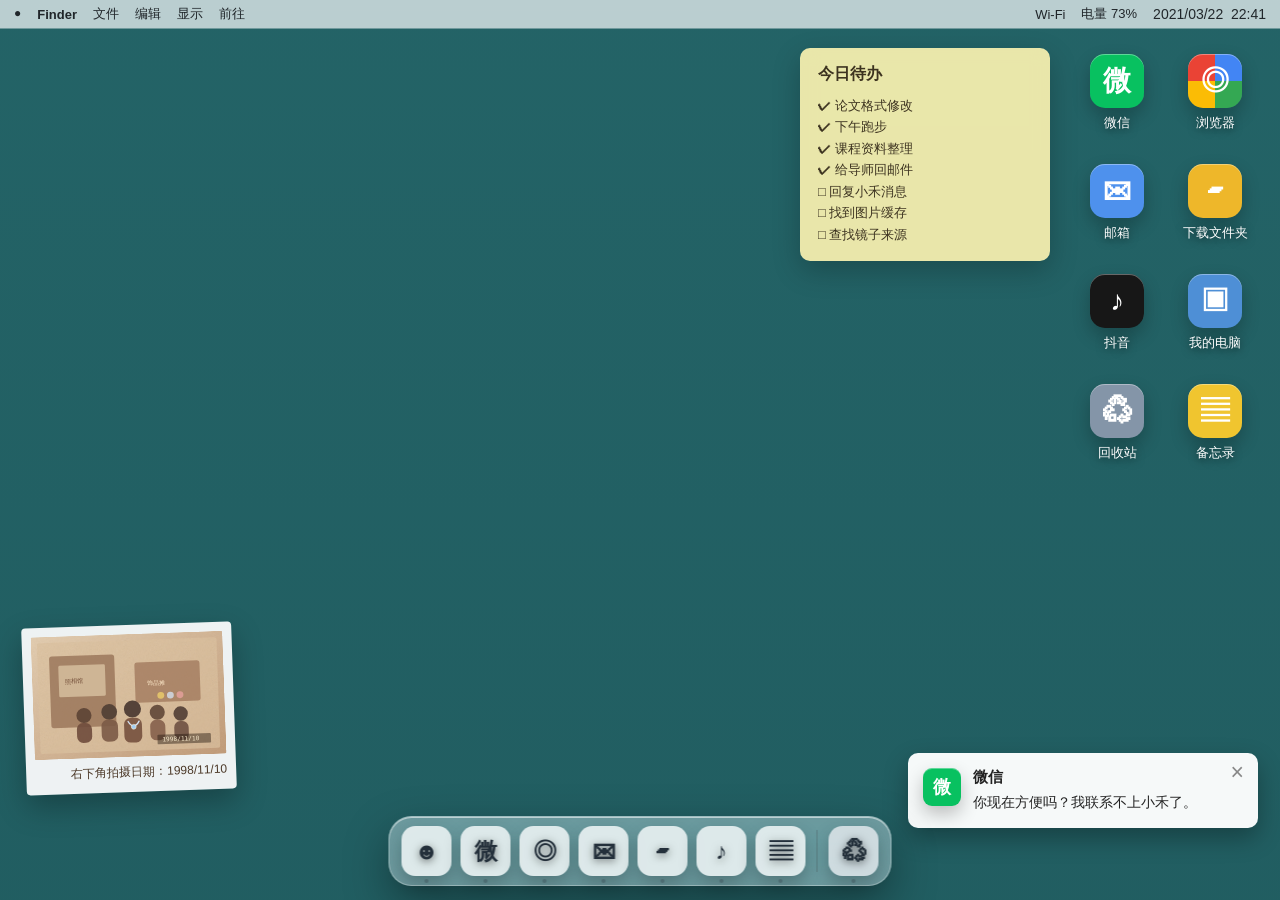
==== commit 5db93b11: "update" ====
--- a/desktop.html
+++ b/desktop.html
@@ -118,7 +118,7 @@
         </button>
         <button class="contact-item" data-contact="class">
           <span class="contact-avatar class-avatar">群</span>
-          <span class="contact-info"><strong>班级群</strong><small>[链接] 某传媒女主播直播事故</small></span>
+          <span class="contact-info"><strong>班级群</strong><small>论文模板记得看群文件</small></span>
           <time>09:46</time>
         </button>
         <button class="contact-item" data-contact="transfer">
@@ -210,20 +210,52 @@
           <div class="chat-message-row"><span class="chat-avatar senior-avatar">林</span><div><span class="chat-sender">林师兄</span><div class="chat-bubble">对。<br>日主就是辛。</div></div></div>
         </div>
 
-        <!-- 班级群聊天：新闻入口 -->
+        <!-- 班级群聊天：普通群聊里自然混入新闻入口。 -->
         <div class="chat-history" id="classChat">
-          <div class="chat-message-row"><span class="chat-avatar class-avatar">群</span><div><span class="chat-sender">班长</span><div class="chat-bubble">明天论文格式统一按模板改一下。</div></div></div>
-          <div class="chat-message-row"><span class="chat-avatar class-avatar">A</span><div><span class="chat-sender">同学A</span><div class="chat-bubble">谁下午去跑步？</div></div></div>
-          <div class="chat-message-row"><span class="chat-avatar class-avatar">B</span><div><span class="chat-sender">同学B</span><div class="chat-bubble">你们看到那个旧物主播新闻了吗？</div></div></div>
-          <div class="chat-message-row"><span class="chat-avatar class-avatar">B</span><div><span class="chat-sender">同学B</span><div class="chat-bubble"><button class="chat-news-card chat-news-button" id="classNewsCard" type="button"><span>新闻</span><strong>《某传媒旗下女主播直播事故后停更，镜中疑似无脸画面引热议》</strong></button></div></div></div>
-        </div>
-
-        <!-- 文件传输助手 -->
+          <p class="chat-time">民俗资料整理小组（17）　09:46</p>
+          <div class="chat-message-row"><span class="chat-avatar class-avatar">周</span><div><span class="chat-sender">班长-周沫</span><div class="chat-bubble">论文格式模板我发群文件了，大家今晚别忘了改。</div></div></div>
+          <div class="chat-message-row"><span class="chat-avatar class-avatar">泽</span><div><span class="chat-sender">阿泽</span><div class="chat-bubble">谁下午跑步？我再不动真的废了。</div></div></div>
+          <div class="chat-message-row"><span class="chat-avatar class-avatar">刘</span><div><span class="chat-sender">刘可</span><div class="chat-bubble">导师刚刚又补了一版课程资料……</div></div></div>
+          <div class="chat-message-row"><span class="chat-avatar class-avatar">陈</span><div><span class="chat-sender">小陈</span><div class="chat-bubble">别说了，我现在看到“格式统一”四个字就头疼。</div></div></div>
+          <div class="chat-message-row"><span class="chat-avatar class-avatar">猫</span><div><span class="chat-sender">猫不理</span><div class="chat-bubble">你们看到那个旧物主播新闻了吗？有点邪门。</div></div></div>
+          <div class="chat-message-row"><span class="chat-avatar class-avatar">泽</span><div><span class="chat-sender">阿泽</span><div class="chat-bubble">哪个？</div></div></div>
+          <div class="chat-message-row"><span class="chat-avatar class-avatar">猫</span><div><span class="chat-sender">猫不理</span><div class="chat-bubble"><button class="chat-news-card chat-news-button" id="classNewsCard" type="button"><span>链接</span><strong>某传媒旗下女主播直播事故后停更，镜中疑似无脸画面引热议</strong></button></div></div></div>
+          <div class="chat-message-row"><span class="chat-avatar class-avatar">陈</span><div><span class="chat-sender">小陈</span><div class="chat-bubble">又是营销吧？</div></div></div>
+          <div class="chat-message-row"><span class="chat-avatar class-avatar">林</span><div><span class="chat-sender">林师兄</span><div class="chat-bubble">旧物直播那个？我刷到过切片，镜子背面好像有刻字。</div></div></div>
+          <div class="chat-message-row"><span class="chat-avatar class-avatar">刘</span><div><span class="chat-sender">刘可</span><div class="chat-bubble">真的假的？别吓人。</div></div></div>
+          <div class="chat-message-row"><span class="chat-avatar class-avatar">泽</span><div><span class="chat-sender">阿泽</span><div class="chat-bubble">我觉得是滤镜 bug。</div></div></div>
+          <div class="chat-message-row"><span class="chat-avatar class-avatar">猫</span><div><span class="chat-sender">猫不理</span><div class="chat-bubble">可是回放都没了。</div></div></div>
+          <div class="chat-message-row"><span class="chat-avatar class-avatar">周</span><div><span class="chat-sender">班长-周沫</span><div class="chat-bubble">先别聊了，论文模板记得看群文件。</div></div></div>
+        </div>
+
+        <!-- 文件传输助手：像真实微信一样显示文件卡片，点击后弹出预览。 -->
         <div class="chat-history" id="transferChat">
           <p class="chat-time">3 月 15 日</p>
-          <div class="chat-message-row"><span class="chat-avatar class-avatar">文</span><div><span class="chat-sender">文件传输助手</span><div class="chat-bubble">课程资料整理.docx<br>论文格式模板.pdf</div></div></div>
+          <div class="chat-message-row">
+            <span class="chat-avatar class-avatar">文</span>
+            <div>
+              <span class="chat-sender">文件传输助手</span>
+              <button class="wechat-file-card" data-preview-file="course" type="button">
+                <span class="wechat-file-icon">DOC</span>
+                <span><strong>课程资料整理.docx</strong><small>26 KB　Word 文档</small></span>
+              </button>
+              <button class="wechat-file-card" data-preview-file="paper" type="button">
+                <span class="wechat-file-icon pdf">PDF</span>
+                <span><strong>论文格式模板.pdf</strong><small>18 KB　PDF 文档</small></span>
+              </button>
+            </div>
+          </div>
         </div>
       </section>
+    </section>
+
+    <!-- 微信文件预览弹窗：用于查看文件传输助手里的普通学习资料。 -->
+    <section class="file-preview-modal" id="filePreviewModal" hidden aria-live="polite">
+      <div class="file-preview-card">
+        <button class="window-close-button file-preview-close" id="filePreviewCloseButton" aria-label="关闭文件预览">×</button>
+        <h2 id="filePreviewTitle">文件预览</h2>
+        <div class="file-preview-body" id="filePreviewBody"></div>
+      </div>
     </section>
 
     <!-- 抖音主页窗口：用于发现小禾主页上的商务邮箱 -->
@@ -274,13 +306,11 @@
       <!-- 邮箱登录层：主线需要先从抖音主页找到邮箱，再登录查看合作邮件。 -->
       <div class="mail-login-panel" id="mailLoginPanel">
         <h2>邮箱登录</h2>
-        <p>请输入小禾商务邮箱账号与密码。</p>
+        <p>请输入邮箱账号与密码。</p>
         <input type="text" id="mailLoginInput" placeholder="请输入邮箱账号" autocomplete="off">
         <input type="password" id="mailPasswordInput" placeholder="请输入密码" autocomplete="off">
-        <p class="mail-password-hint">密码提示：🎂</p>
         <button id="mailLoginButton">登录</button>
         <p class="mail-login-error" id="mailLoginError" aria-live="polite"></p>
-        <small>商务合作邮箱：xiaohejiuwu@mail.com<br>密码提示：🎂</small>
       </div>
 
       <div class="mail-layout" id="mailLayout" hidden>
--- a/style.css
+++ b/style.css
@@ -4474,3 +4474,351 @@
     grid-template-columns: 1fr;
   }
 }
+
+/* ========== 本轮体验修复：文字溢出、macOS 渐变桌面、按钮可读性 ========== */
+.desktop-page {
+  background:
+    radial-gradient(circle at 18% 18%, rgba(255, 190, 130, 0.82), transparent 32%),
+    radial-gradient(circle at 82% 28%, rgba(126, 139, 255, 0.76), transparent 36%),
+    radial-gradient(circle at 52% 78%, rgba(37, 88, 181, 0.84), transparent 46%),
+    linear-gradient(135deg, #1f2f72 0%, #7b5dd6 45%, #f2a15d 100%) !important;
+  background-size: cover !important;
+  background-position: center !important;
+}
+
+.desktop-icon span:last-child,
+.dock-item {
+  text-shadow: 0 2px 8px rgba(0, 0, 0, 0.55);
+}
+
+.mail-item strong,
+.mail-sender,
+.contact-info strong,
+.contact-info small,
+.file-item span:last-child,
+.search-result-link,
+.storage-table td,
+.storage-table th,
+.face-table td,
+.face-table th {
+  max-width: 100%;
+  white-space: nowrap;
+  overflow: hidden;
+  text-overflow: ellipsis;
+}
+
+.chat-bubble,
+.mail-body,
+.mail-body p,
+.news-article-page p,
+.fake-page-body,
+.baiye-site p,
+.mutual-page p,
+.internal-modal-card,
+.file-preview-body {
+  white-space: normal;
+  word-break: break-word;
+  overflow-wrap: anywhere;
+}
+
+.internal-modal-card,
+.staff-log-panel,
+.file-preview-card {
+  max-width: min(92vw, 720px);
+  max-height: min(86vh, 720px);
+  overflow-y: auto;
+}
+
+.storage-table,
+.face-table {
+  table-layout: fixed;
+  width: 100%;
+}
+
+.storage-table td,
+.storage-table th,
+.face-table td,
+.face-table th {
+  min-width: 0;
+}
+
+.baiye-primary-button,
+.baiye-secondary-button,
+.baiye-object-search-form button,
+.query-panel button,
+.archive-expand-button,
+.return-desktop-button,
+.internal-entry-button {
+  color: #fff !important;
+  background: #26334f !important;
+  border: 1px solid rgba(38, 51, 79, 0.85) !important;
+}
+
+.baiye-secondary-button {
+  background: #6d2d2d !important;
+  border-color: #6d2d2d !important;
+}
+
+.baiye-primary-button:hover,
+.baiye-secondary-button:hover,
+.baiye-object-search-form button:hover,
+.query-panel button:hover,
+.archive-expand-button:hover,
+.return-desktop-button:hover,
+.internal-entry-button:hover {
+  color: #fff !important;
+  background: #8b2f2f !important;
+}
+
+/* 微信关闭按钮恢复为可见右上角，避免被 Mac 红点覆盖逻辑隐藏。 */
+.wechat-window .wechat-close-button {
+  top: 13px !important;
+  right: 14px !important;
+  left: auto !important;
+  width: 28px !important;
+  height: 28px !important;
+  opacity: 1 !important;
+  color: #555 !important;
+  background: rgba(0, 0, 0, 0.05) !important;
+  border-radius: 50% !important;
+  transform: none !important;
+}
+
+.wechat-window .wechat-close-button:hover {
+  color: #fff !important;
+  background: #e45a4f !important;
+}
+
+/* 微信文件卡片与预览弹窗。 */
+.wechat-file-card {
+  display: grid;
+  grid-template-columns: 46px minmax(0, 1fr);
+  align-items: center;
+  gap: 10px;
+  width: min(270px, 100%);
+  margin: 8px 0;
+  padding: 10px;
+  border: 1px solid #e3e5e8;
+  border-radius: 8px;
+  background: #fff;
+  color: #202124;
+  text-align: left;
+  cursor: pointer;
+}
+
+.wechat-file-card:hover {
+  background: #f7f8fa;
+}
+
+.wechat-file-card strong,
+.wechat-file-card small {
+  display: block;
+  white-space: nowrap;
+  overflow: hidden;
+  text-overflow: ellipsis;
+}
+
+.wechat-file-card small {
+  margin-top: 3px;
+  color: #8a8f98;
+  font-size: 12px;
+}
+
+.wechat-file-icon {
+  display: grid;
+  place-items: center;
+  width: 42px;
+  height: 48px;
+  border-radius: 6px;
+  background: #3f7dd8;
+  color: #fff;
+  font-size: 12px;
+  font-weight: 700;
+}
+
+.wechat-file-icon.pdf {
+  background: #c74747;
+}
+
+.file-preview-modal {
+  position: fixed;
+  inset: 0;
+  z-index: 220;
+  display: grid;
+  place-items: center;
+  background: rgba(0, 0, 0, 0.24);
+}
+
+.file-preview-modal[hidden] {
+  display: none;
+}
+
+.file-preview-card {
+  position: relative;
+  width: min(560px, calc(100vw - 42px));
+  padding: 26px;
+  border-radius: 16px;
+  background: #fff;
+  color: #222;
+  box-shadow: 0 30px 90px rgba(0, 0, 0, 0.28);
+}
+
+.file-preview-close {
+  top: 14px !important;
+  right: 14px !important;
+  left: auto !important;
+  opacity: 1 !important;
+  color: #555 !important;
+  background: rgba(0, 0, 0, 0.05) !important;
+  transform: none !important;
+}
+
+.file-preview-body {
+  color: #333;
+  line-height: 1.75;
+}
+
+/* 白页官网右上角内部入口。 */
+.baiye-header-tools {
+  display: flex;
+  align-items: center;
+  gap: 12px;
+  margin-left: auto;
+}
+
+.internal-entry-button {
+  padding: 7px 12px;
+  border-radius: 999px;
+  font-size: 12px;
+  cursor: pointer;
+}
+
+.staff-log-link:hover,
+.internal-entry-button:hover {
+  color: #fff !important;
+}
+
+.staff-login-modal {
+  position: fixed !important;
+  left: 50% !important;
+  right: auto !important;
+  top: 50% !important;
+  bottom: auto !important;
+  z-index: 260 !important;
+  width: min(380px, calc(100vw - 38px)) !important;
+  transform: translate(-50%, -50%) !important;
+  border-color: rgba(105, 42, 42, 0.22) !important;
+  box-shadow: 0 28px 90px rgba(28, 25, 21, 0.28) !important;
+}
+
+.baiye-fuzzy-list {
+  margin: 10px 0 0;
+  padding-left: 18px;
+  color: #5f5a52;
+  line-height: 1.7;
+}
+
+/* 白页互助会：冷淡公益页面外壳。 */
+.mutual-page {
+  min-height: 100vh;
+  margin: 0;
+  background: #f5f1e8;
+  color: #2a2a28;
+  font-family: -apple-system, BlinkMacSystemFont, "PingFang SC", "Microsoft YaHei", sans-serif;
+}
+
+.mutual-header {
+  display: flex;
+  justify-content: space-between;
+  gap: 18px;
+  padding: 22px clamp(22px, 6vw, 82px);
+  border-bottom: 1px solid rgba(70, 61, 49, 0.12);
+  background: rgba(255, 255, 255, 0.66);
+}
+
+.mutual-header a {
+  color: #2b2b28;
+  font-weight: 700;
+  text-decoration: none;
+}
+
+.mutual-header span {
+  color: #777064;
+  font-size: 13px;
+}
+
+.mutual-main {
+  width: min(980px, calc(100% - 36px));
+  margin: 0 auto;
+  padding: 54px 0 80px;
+}
+
+.mutual-hero {
+  padding: clamp(36px, 8vw, 76px);
+  border-radius: 28px;
+  background: linear-gradient(135deg, #fffdf8, #eee6d7);
+  box-shadow: 0 22px 70px rgba(70, 60, 40, 0.1);
+}
+
+.mutual-label {
+  color: #8b8172;
+  font-size: 12px;
+  letter-spacing: 0.24em;
+}
+
+.mutual-hero h1 {
+  margin: 10px 0 16px;
+  font-family: "Songti SC", serif;
+  font-size: clamp(38px, 7vw, 68px);
+  font-weight: 500;
+}
+
+.mutual-section {
+  margin-top: 30px;
+  padding: 28px;
+  border: 1px solid rgba(70, 61, 49, 0.12);
+  border-radius: 20px;
+  background: rgba(255, 255, 255, 0.62);
+}
+
+.mutual-section h2 {
+  margin-top: 0;
+  color: #3b352e;
+}
+
+.mutual-help-list {
+  display: grid;
+  grid-template-columns: repeat(auto-fit, minmax(150px, 1fr));
+  gap: 12px;
+  padding: 0;
+  list-style: none;
+}
+
+.mutual-help-list li {
+  padding: 14px;
+  border-radius: 12px;
+  background: #f0eadf;
+  color: #4b443b;
+}
+
+.mutual-rules p:last-child {
+  color: #7b2f2f;
+}
+
+.mutual-slogan {
+  margin-top: 34px;
+  padding: 28px;
+  text-align: center;
+  color: #4b342f;
+}
+
+.mutual-slogan p {
+  margin: 0 0 10px;
+  font-size: clamp(24px, 4vw, 40px);
+  font-family: "Songti SC", serif;
+}
+
+.mutual-slogan small {
+  color: #918879;
+  letter-spacing: 0.16em;
+}
